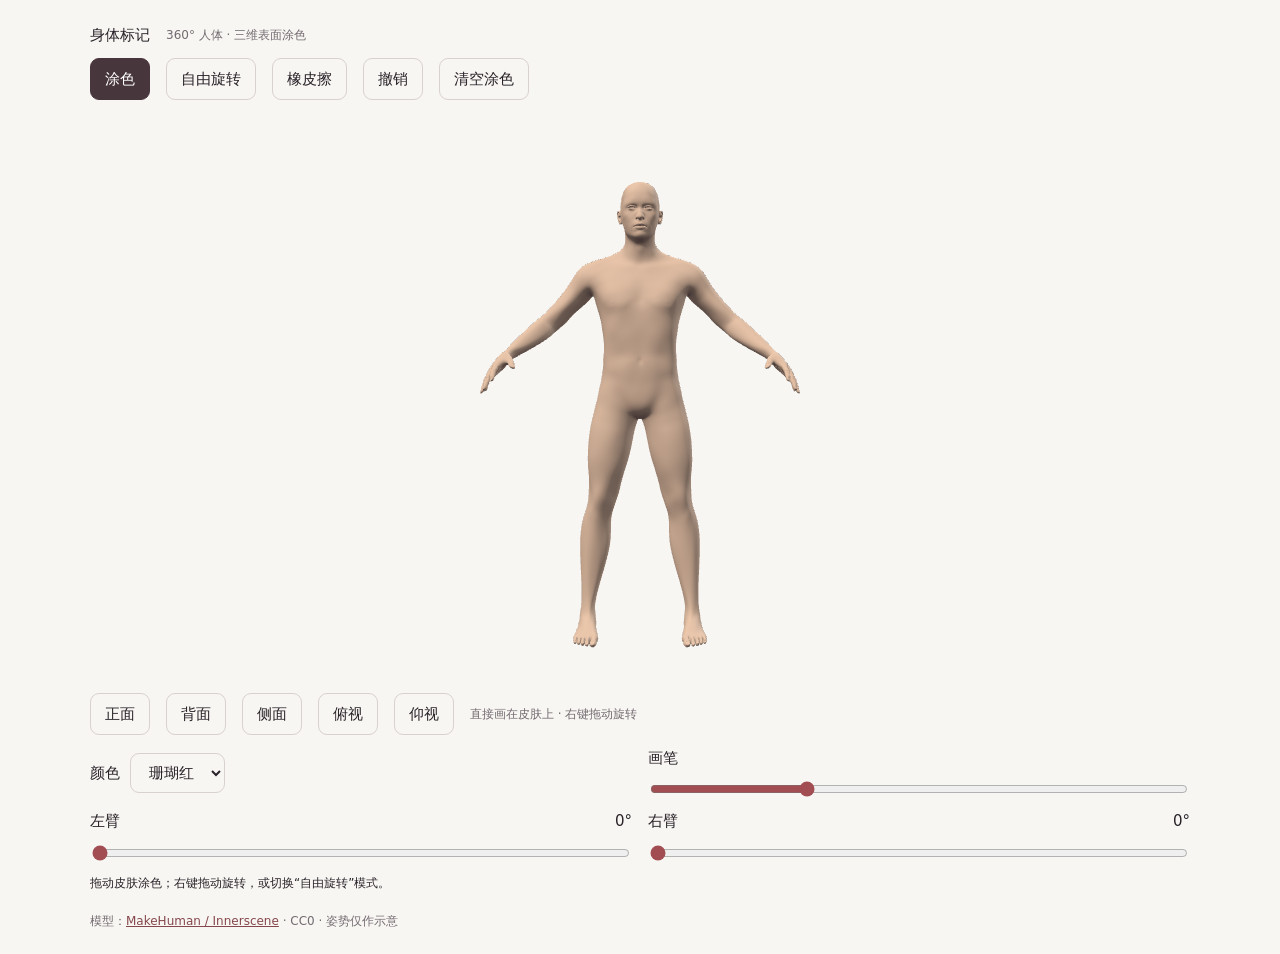
==== body-painter/index.html @ 591e0b63 "Add interactive 3D body painter with optimized brush and free rotation Add the standalone body-paint" ====
<!doctype html><html lang="zh-CN"><head><meta charset="utf-8"><meta name="viewport" content="width=device-width,initial-scale=1"><title>皮肤涂色人体</title><style>:root{--font-size-base:15px;--foreground:#292329;--background:#f8f6f3}*{box-sizing:border-box}body{margin:0;background:var(--background);color:var(--foreground);font:15px/1.5 system-ui,sans-serif;padding:24px}main{max-width:1100px;margin:auto}.viz-row,.viz-controls{display:flex;align-items:center;gap:16px;flex-wrap:wrap}.viz-controls>.form-label{flex:1;min-width:180px}.form-label{display:flex;flex-wrap:wrap;align-items:center;gap:10px}.form-range{width:100%;accent-color:#a14d51}.text-small{font-size:12px}.text-muted{color:#736b71}.btn,.form-select{font:inherit;border:1px solid #d9d0d1;border-radius:9px;padding:9px 14px;background:transparent;color:inherit}.btn{cursor:pointer}.btn-primary{background:#48363d;color:#fff;border-color:#48363d}.form-check{display:flex;gap:8px}.form-check-input{accent-color:#a14d51}a{color:#85474c}p{margin:0}details p{margin:12px 0}output{margin-left:auto}button:focus-visible,input:focus-visible,select:focus-visible{outline:3px solid #c68b70;outline-offset:3px}@media(max-width:500px){body{padding:14px}}button[aria-pressed="true"]{background:#48363d;color:#fff;border-color:#48363d}</style></head><body><main><div id="skin-paint">
 <div class="viz-row"><span>身体标记</span><span class="text-small text-muted">360° 人体 · 三维表面涂色</span></div>
 <div class="viz-row" role="group" aria-label="操作模式">
  <button class="btn" data-mode="paint" aria-pressed="true">涂色</button><button class="btn" data-mode="rotate" aria-pressed="false">自由旋转</button><button class="btn" data-mode="erase" aria-pressed="false">橡皮擦</button><button class="btn" id="sp-undo">撤销</button><button class="btn" id="sp-clear">清空涂色</button>
 </div>
 <div id="sp-stage" role="img" aria-label="带皮肤的可旋转三维人体。在涂色模式下拖动身体进行标记；使用下方滑杆抬臂。"></div>
 <div class="viz-row"><button class="btn" id="sp-front">正面</button><button class="btn" id="sp-back">背面</button><button class="btn" id="sp-leftview">侧面</button><button class="btn" id="sp-top">俯视</button><button class="btn" id="sp-bottom">仰视</button><span class="text-small text-muted" id="sp-hint">在皮肤上拖动涂色 · 滚轮缩放</span></div>
 <div class="viz-controls">
  <label class="form-label">颜色 <select class="form-select" id="sp-color"><option value="0">珊瑚红</option><option value="1">蓝色</option><option value="2">紫色</option></select></label>
  <label class="form-label">画笔 <input class="form-range" id="sp-size" aria-label="画笔大小" type="range" min="1" max="8" value="3"></label>
 </div>
 <div class="viz-controls">
  <label class="form-label">左臂 <output id="sp-lv">0°</output><input class="form-range" id="sp-left" aria-label="左臂抬起角度" type="range" min="0" max="120" value="0"></label>
  <label class="form-label">右臂 <output id="sp-rv">0°</output><input class="form-range" id="sp-right" aria-label="右臂抬起角度" type="range" min="0" max="120" value="0"></label>
 </div>
 <p id="sp-status" class="text-small" aria-live="polite">正在加载皮肤模型…</p>
</div>
<style>
#skin-paint{display:grid;gap:calc(var(--font-size-base)*.75)}
#skin-paint #sp-stage{height:570px;touch-action:none;cursor:crosshair}
#skin-paint canvas{display:block;width:100%;height:100%}
@media(max-width:440px){#skin-paint #sp-stage{height:420px}}
</style>
<script type="importmap">{"imports":{"three":"./three.module.js"}}</script><script type="module" src="./app.js?v=zoom-5x"></script><p style="font-size:12px;margin-top:20px;color:#736b71">模型：<a href="https://www.innerscene.com/tools/library/3d-parts/human-base-mesh-with-editable-53-bone-rig-8e7c8ab1" target="_blank" rel="noreferrer">MakeHuman / Innerscene</a> · CC0 · 姿势仅作示意</p></main></body></html>
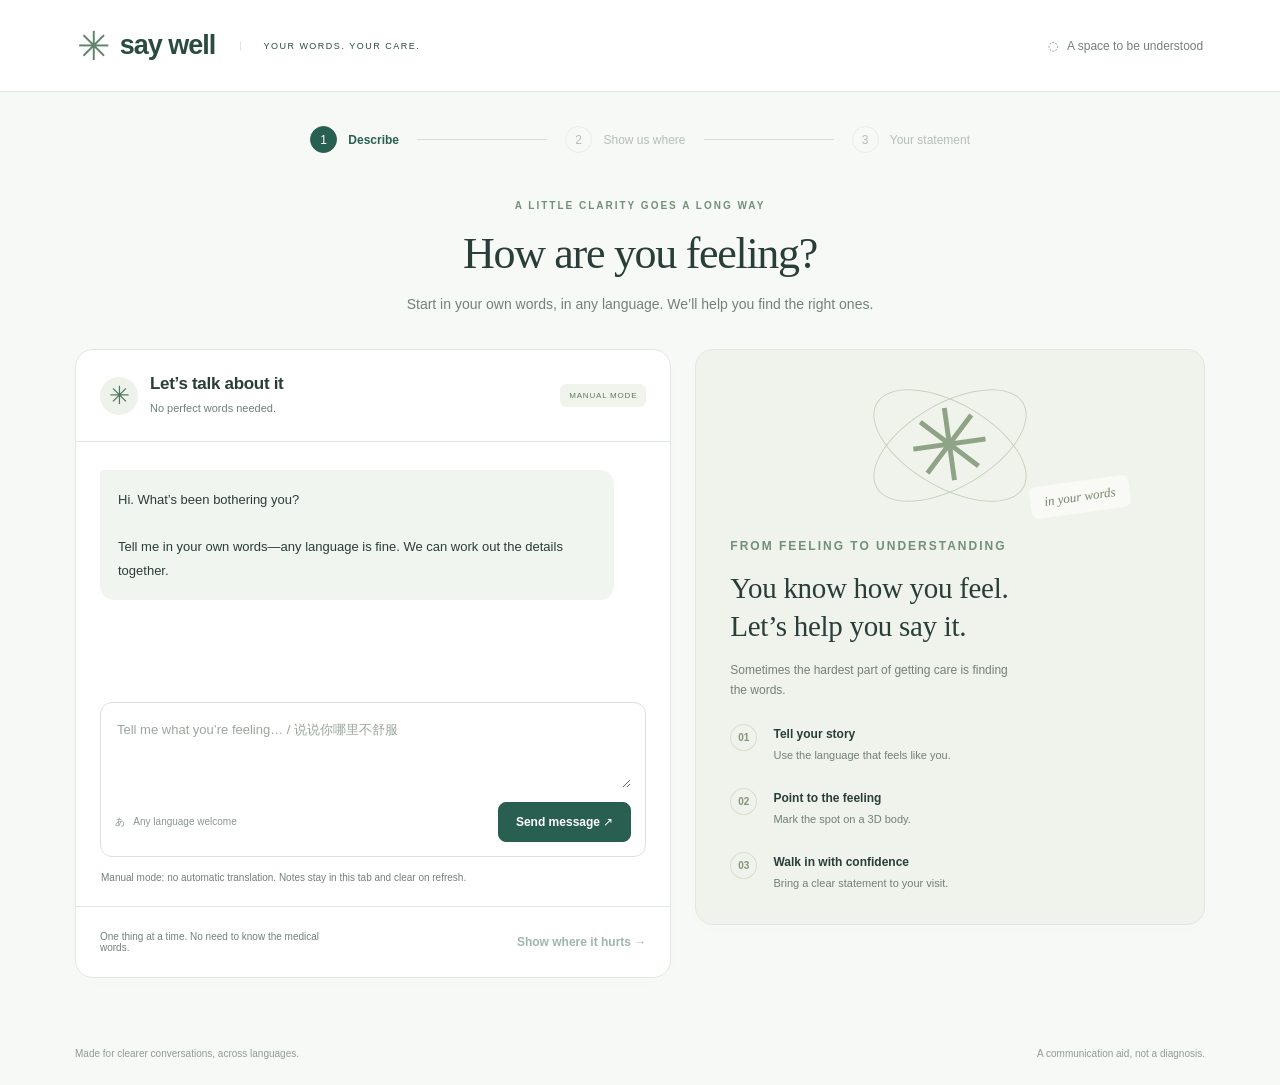
==== commit 66bbe9ec: "Build multilingual symptom guidance with reviewed 3D body annotations" ====
--- a/body-painter/index.html
+++ b/body-painter/index.html
@@ -1,24 +1,10 @@
-<!doctype html><html lang="zh-CN"><head><meta charset="utf-8"><meta name="viewport" content="width=device-width,initial-scale=1"><title>皮肤涂色人体</title><style>:root{--font-size-base:15px;--foreground:#292329;--background:#f8f6f3}*{box-sizing:border-box}body{margin:0;background:var(--background);color:var(--foreground);font:15px/1.5 system-ui,sans-serif;padding:24px}main{max-width:1100px;margin:auto}.viz-row,.viz-controls{display:flex;align-items:center;gap:16px;flex-wrap:wrap}.viz-controls>.form-label{flex:1;min-width:180px}.form-label{display:flex;flex-wrap:wrap;align-items:center;gap:10px}.form-range{width:100%;accent-color:#a14d51}.text-small{font-size:12px}.text-muted{color:#736b71}.btn,.form-select{font:inherit;border:1px solid #d9d0d1;border-radius:9px;padding:9px 14px;background:transparent;color:inherit}.btn{cursor:pointer}.btn-primary{background:#48363d;color:#fff;border-color:#48363d}.form-check{display:flex;gap:8px}.form-check-input{accent-color:#a14d51}a{color:#85474c}p{margin:0}details p{margin:12px 0}output{margin-left:auto}button:focus-visible,input:focus-visible,select:focus-visible{outline:3px solid #c68b70;outline-offset:3px}@media(max-width:500px){body{padding:14px}}button[aria-pressed="true"]{background:#48363d;color:#fff;border-color:#48363d}</style></head><body><main><div id="skin-paint">
- <div class="viz-row"><span>身体标记</span><span class="text-small text-muted">360° 人体 · 三维表面涂色</span></div>
- <div class="viz-row" role="group" aria-label="操作模式">
-  <button class="btn" data-mode="paint" aria-pressed="true">涂色</button><button class="btn" data-mode="rotate" aria-pressed="false">自由旋转</button><button class="btn" data-mode="erase" aria-pressed="false">橡皮擦</button><button class="btn" id="sp-undo">撤销</button><button class="btn" id="sp-clear">清空涂色</button>
- </div>
- <div id="sp-stage" role="img" aria-label="带皮肤的可旋转三维人体。在涂色模式下拖动身体进行标记；使用下方滑杆抬臂。"></div>
- <div class="viz-row"><button class="btn" id="sp-front">正面</button><button class="btn" id="sp-back">背面</button><button class="btn" id="sp-leftview">侧面</button><button class="btn" id="sp-top">俯视</button><button class="btn" id="sp-bottom">仰视</button><span class="text-small text-muted" id="sp-hint">在皮肤上拖动涂色 · 滚轮缩放</span></div>
- <div class="viz-controls">
-  <label class="form-label">颜色 <select class="form-select" id="sp-color"><option value="0">珊瑚红</option><option value="1">蓝色</option><option value="2">紫色</option></select></label>
-  <label class="form-label">画笔 <input class="form-range" id="sp-size" aria-label="画笔大小" type="range" min="1" max="8" value="3"></label>
- </div>
- <div class="viz-controls">
-  <label class="form-label">左臂 <output id="sp-lv">0°</output><input class="form-range" id="sp-left" aria-label="左臂抬起角度" type="range" min="0" max="120" value="0"></label>
-  <label class="form-label">右臂 <output id="sp-rv">0°</output><input class="form-range" id="sp-right" aria-label="右臂抬起角度" type="range" min="0" max="120" value="0"></label>
- </div>
- <p id="sp-status" class="text-small" aria-live="polite">正在加载皮肤模型…</p>
-</div>
-<style>
-#skin-paint{display:grid;gap:calc(var(--font-size-base)*.75)}
-#skin-paint #sp-stage{height:570px;touch-action:none;cursor:crosshair}
-#skin-paint canvas{display:block;width:100%;height:100%}
-@media(max-width:440px){#skin-paint #sp-stage{height:420px}}
-</style>
-<script type="importmap">{"imports":{"three":"./three.module.js"}}</script><script type="module" src="./app.js?v=zoom-5x"></script><p style="font-size:12px;margin-top:20px;color:#736b71">模型：<a href="https://www.innerscene.com/tools/library/3d-parts/human-base-mesh-with-editable-53-bone-rig-8e7c8ab1" target="_blank" rel="noreferrer">MakeHuman / Innerscene</a> · CC0 · 姿势仅作示意</p></main></body></html>+<!doctype html>
+<html lang="en"><head><meta charset="utf-8"><meta name="viewport" content="width=device-width,initial-scale=1"><title>Say Well · Find the words to feel understood</title><link rel="stylesheet" href="flow.css"></head>
+<body><header><a class="brand" href="./"><span class="brand-mark">✳</span> say well<span class="brand-note">YOUR WORDS. YOUR CARE.</span></a><span class="private">◌ &nbsp; A space to be understood</span></header>
+<main><nav aria-label="Your progress"><button data-step="1" aria-current="step"><b>1</b> Describe</button><span></span><button data-step="2" disabled><b>2</b> Show us where</button><span></span><button data-step="3" disabled><b>3</b> Your statement</button></nav>
+<div class="intro"><p class="eyebrow">A LITTLE CLARITY GOES A LONG WAY</p><h1 id="page-title">How are you feeling?</h1><p id="page-subtitle">Start in your own words, in any language. We’ll help you find the right ones.</p></div>
+<div class="workspace"><section class="card" id="conversation"><div class="card-heading"><span class="icon">✳</span><div><h2>Let’s talk about it</h2><p>No perfect words needed.</p></div><span class="badge" id="connection">Connecting…</span></div><div id="messages" role="log" aria-live="polite"><div class="message assistant">Hi. What’s been bothering you?<br><br>Tell me in your own words—any language is fine. We can work out the details together.</div></div><p id="thinking" role="status" hidden>Reading your words and translating…</p><form id="chat-form"><label class="sr-only" for="description">Describe your symptoms in any language</label><textarea id="description" maxlength="4000" rows="3" placeholder="Tell me what you’re feeling… / 说说你哪里不舒服" required></textarea><div class="composer-bottom"><span>あ &nbsp; Any language welcome</span><button class="primary" id="send" type="submit" disabled>Send message ↗</button></div></form><p class="privacy-note" id="privacy">Your notes stay in this page until you choose AI interpretation.</p><label id="consent-row" class="consent" hidden><input type="checkbox" id="consent"> Send my symptom text to OpenAI for interpretation. Body drawings stay in this browser.</label><button id="retry" class="secondary" style="margin:0 24px 12px" hidden>Retry my last message</button><button id="use-manual" class="text-button" style="margin:0 24px 12px" hidden>Continue without AI interpretation</button><div class="card-footer"><span id="chat-progress">One thing at a time. No need to know the medical words.</span><button id="to-body" class="text-button" disabled>Show where it hurts →</button></div></section>
+<aside class="welcome card" id="welcome"><div class="illustration" aria-hidden="true"><span>✳</span><i class="orbit one"></i><i class="orbit two"></i><small>in your words</small></div><p class="eyebrow">FROM FEELING TO UNDERSTANDING</p><h2>You know how you feel.<br>Let’s help you say it.</h2><p>Sometimes the hardest part of getting care is finding the words.</p><ul><li><b>01</b><div><strong>Tell your story</strong><p>Use the language that feels like you.</p></div></li><li><b>02</b><div><strong>Point to the feeling</strong><p>Mark the spot on a 3D body.</p></div></li><li><b>03</b><div><strong>Walk in with confidence</strong><p>Bring a clear statement to your visit.</p></div></li></ul></aside>
+<section class="card details" id="details" hidden><p class="eyebrow">LET’S MAKE IT MORE PRECISE</p><h2>Does this sound like what you meant?</h2><p id="review-note"></p><label for="review-english">Your description in English</label><textarea id="review-english" rows="6" maxlength="12000" placeholder="Your English description will appear here."></textarea><div id="fields"></div><fieldset><legend>Where do you feel it?</legend><p class="field-help">Left and right mean your own left and right.</p><div class="location-row"><select id="region" aria-label="Body region"></select><select id="side" aria-label="Side"><option value="unspecified">Side not specified</option><option value="left">My left</option><option value="right">My right</option><option value="both">Both sides</option></select><select id="surface" aria-label="Body surface"><option value="unspecified">Surface unspecified</option><option value="front">Front</option><option value="back">Back</option></select><button id="add-region" class="secondary">Add</button></div><div id="regions"></div></fieldset><button id="apply-marks" class="secondary">Replace drawing with selected areas</button><p class="field-help">Suggested marks are approximate. Paint or erase to correct them. Drawing and location labels are separate from your English account—check all three.</p><label class="consent"><input type="checkbox" id="confirmed"> I’ve checked the English description and body locations.</label><div class="actions"><button class="text-button" data-back="1">← Back</button><button id="to-summary" class="primary" disabled>Create my statement →</button></div></section>
+<section class="card summary" id="summary" hidden><span class="badge">READY FOR YOUR CONVERSATION</span><h2>Here’s how you can say it.</h2><p>Review and edit this English statement before sharing it with your clinician.</p><label for="statement">Your symptom statement</label><textarea id="statement" rows="9"></textarea><p class="field-help">Body map labels: <span id="summary-locations"></span></p><details><summary>Your original words & translations</summary><div id="original" dir="auto"></div></details><div class="actions"><button id="copy" class="primary">Copy statement</button><button id="download" class="secondary">Download notes</button></div><p class="field-help">The download includes your statement and the current body view.</p><button class="text-button" data-back="2">← Edit details & body map</button></section>
+<aside class="card model-card" id="model-card" hidden><div class="card-heading"><div><h2>Your body map</h2><p id="map-caption">Paint what you feel. You’re in control.</p></div><span class="badge">360° VIEW</span></div><p id="map-status" class="map-status" role="status">Your suggested areas will appear here.</p><iframe id="painter" title="Interactive body symptom map" src="painter.html"></iframe><p class="field-help">No specific location? Leave the body unmarked.</p></aside></div><p id="notice" role="status" aria-live="polite"></p><footer><span>Made for clearer conversations, across languages.</span><span>A communication aid, not a diagnosis.</span></footer></main><script type="module" src="flow.js"></script></body></html>
--- a/body-painter/flow.css
+++ b/body-painter/flow.css
@@ -0,0 +1,5 @@
+:root{font-family:Inter,ui-sans-serif,-apple-system,BlinkMacSystemFont,"Segoe UI",sans-serif;color:#293d39;background:#f7f9f6;font-synthesis:none;--green:#285f50;--muted:#71807a;--border:#e1e7e1}*{box-sizing:border-box}body{margin:0}button,textarea,select,input{font:inherit}button,a,input,textarea,select{-webkit-tap-highlight-color:transparent}button{cursor:pointer}button:disabled{opacity:.45;cursor:not-allowed}button:focus-visible,a:focus-visible,input:focus-visible,textarea:focus-visible,select:focus-visible{outline:3px solid #b68c45;outline-offset:3px}[hidden]{display:none!important}header{height:92px;border-bottom:1px solid var(--border);display:flex;align-items:center;justify-content:space-between;padding:0 6vw;background:#fff}.brand{color:#294b40;text-decoration:none;font-size:27px;font-weight:650;display:flex;align-items:center;gap:10px;letter-spacing:-1px}.brand-mark{font-size:40px;color:#60846c}.brand-note{font-size:9px;font-weight:500;letter-spacing:1.5px;border-left:1px solid var(--border);margin-left:15px;padding-left:22px}.private{font-size:12px;color:var(--muted)}main{max-width:1200px;margin:auto;padding:34px 35px 0}nav{display:flex;align-items:center;max-width:660px;margin:0 auto 44px;gap:18px}nav>span{height:1px;background:#d7ded6;flex:1}nav button{border:0;background:none;color:#687970;font-size:12px;white-space:nowrap;padding:0}nav b{display:inline-grid;place-items:center;border:1px solid #d3ded4;border-radius:50%;width:27px;height:27px;margin-right:8px;font-weight:500}nav [aria-current=step]{color:var(--green);font-weight:650}nav [aria-current=step] b{background:var(--green);color:#fff;border-color:var(--green)}.intro{text-align:center;margin-bottom:32px}.eyebrow{font-size:10px;letter-spacing:2px;font-weight:650;color:#729078}h1{font-family:Georgia,serif;font-size:44px;letter-spacing:-1.3px;font-weight:400;margin:14px 0}p{font-size:13px;line-height:1.7;color:var(--muted)}.intro>p:last-child{font-size:14px}.workspace{display:grid;grid-template-columns:1.17fr 1fr;gap:24px;align-items:start}.card{background:white;border:1px solid var(--border);border-radius:18px;overflow:hidden;box-shadow:0 4px 18px #233a2b03}.card-heading{display:flex;align-items:center;gap:12px;padding:24px;border-bottom:1px solid var(--border)}h2{font-size:17px;letter-spacing:-.3px;margin:0} .card-heading p{margin:5px 0 0;font-size:11px}.icon{display:grid;place-items:center;width:38px;height:38px;border-radius:50%;background:#edf3eb;color:#52765d;font-size:25px}.badge{font-size:8px;letter-spacing:.8px;background:#f0f4ed;color:#62785c;padding:7px 9px;border-radius:6px;margin-left:auto;white-space:nowrap}#messages{min-height:260px;max-height:410px;overflow:auto;padding:28px 24px}.message{border-radius:4px 14px 14px 14px;background:#f1f5ef;padding:18px;font-size:13px;line-height:1.8;max-width:94%;margin-bottom:14px;white-space:pre-wrap}.message.user{background:#e7eee9;margin-left:auto;border-radius:14px 4px 14px 14px}#chat-form{margin:0 24px;border:1px solid #d9e2d8;border-radius:12px;padding:14px;background:#fff}textarea{width:100%;resize:vertical;border:0;line-height:1.7;font-size:13px;color:#29423b;background:transparent}textarea::placeholder{color:#9aa69d}.composer-bottom{display:flex;justify-content:space-between;align-items:center;margin-top:10px}.composer-bottom span{font-size:10px;color:#8b958f}.primary,.secondary{border-radius:8px;padding:12px 17px;font-size:12px;font-weight:550;border:1px solid var(--green);background:var(--green);color:#fff}.secondary{background:#fff;color:var(--green);border-color:#d2ded5}.privacy-note{font-size:10px;margin:12px 25px 20px}.card-footer{border-top:1px solid var(--border);padding:19px 24px;display:flex;align-items:center;justify-content:space-between;gap:10px}.card-footer span{font-size:10px;color:var(--muted)}.text-button{background:none;border:0;color:var(--green);padding:9px 0;font-size:12px;font-weight:600}.welcome{padding:28px 34px;background:#f0f3eb}.welcome h2{font:29px/1.3 Georgia,serif;margin:14px 0}.welcome>p{font-size:12px;max-width:290px}.illustration{height:135px;position:relative;display:grid;place-items:center;margin-bottom:23px}.illustration>span{font-size:100px;color:#8fa486;line-height:1;transform:rotate(-8deg)}.orbit{position:absolute;width:170px;height:85px;border:1px solid #c6d2bd;border-radius:50%;transform:rotate(-30deg)}.orbit.two{transform:rotate(30deg)}.illustration small{position:absolute;bottom:0;right:40px;font:italic 13px Georgia,serif;background:#f9faf5;padding:8px 14px;border-radius:7px;transform:rotate(-8deg);color:#74876c}ul{list-style:none;padding:0;margin:24px 0 0}li{display:flex;gap:16px;align-items:flex-start;margin-top:19px}li>b{font-size:10px;border:1px solid #d5dfcd;border-radius:50%;padding:7px;color:#829575}li strong{font-size:12px;font-weight:550}li p{font-size:11px;margin:4px 0}.details,.summary{padding:26px}.details>p{margin-bottom:20px}#fields{display:grid;grid-template-columns:1fr 1fr;gap:16px}label{font-size:12px;display:block;color:#4b6157}#fields input,select{width:100%;border:1px solid #d9e2d8;border-radius:7px;background:#fff;padding:10px;color:#344c42;font-size:12px;margin-top:7px}fieldset{border:0;padding:0;margin:24px 0 12px}legend{font-size:13px;font-weight:600}.field-help{font-size:10px;line-height:1.6}.location-row{display:flex;gap:7px;align-items:end}.location-row select{min-width:0}.location-row .secondary{padding:10px}#regions{display:flex;gap:6px;flex-wrap:wrap;margin-top:12px}#regions button{border:1px solid #d9e2d8;background:#f1f5ee;border-radius:20px;padding:8px 10px;font-size:11px;color:#456451}.consent{display:flex;gap:9px;align-items:flex-start;font-size:11px;line-height:1.6;margin:20px 0}.consent input{accent-color:var(--green)}#consent-row{margin:12px 24px}.actions{display:flex;justify-content:space-between;gap:10px;margin:22px 0 12px}iframe{width:100%;height:690px;border:0;display:block}.model-card>.field-help{margin:0 24px 18px}.summary h2{font:29px/1.3 Georgia,serif;margin:23px 0 12px}.summary textarea{border:1px solid var(--border);padding:16px;border-radius:10px;margin:10px 0 20px;background:#f7f9f5;font-size:15px}.summary details{font-size:12px;color:var(--muted)}#original{white-space:pre-wrap;margin:12px 0}footer{display:flex;justify-content:space-between;padding:26px 0;font-size:10px;color:#909b93}#notice{color:#805330;font-size:12px;text-align:center;min-height:20px}.sr-only{position:absolute;width:1px;height:1px;overflow:hidden;clip:rect(0,0,0,0)}@media(max-width:800px){header{height:75px;padding:0 22px}.brand-note,.private{display:none}main{padding:25px 18px 0}.workspace{grid-template-columns:1fr}.welcome{display:none}h1{font-size:35px}nav{gap:8px;margin-bottom:30px}nav button{font-size:10px}nav b{margin-right:4px;width:23px;height:23px}.model-card{grid-row:1}.card-footer{flex-wrap:wrap}footer{gap:20px}.intro{margin-bottom:25px}iframe{height:660px}}@media print{header,nav,.intro,footer,.actions,.text-button,#notice{display:none}.workspace{display:grid;grid-template-columns:1fr 1fr}.card{box-shadow:none}}
+
+.message-translation{margin-top:12px;padding-top:10px;border-top:1px solid #ccd9cf;font-size:11px;color:#577061;white-space:normal}
+.message-translation summary{cursor:pointer;font-weight:600;letter-spacing:.2px}.message-translation p{font-size:12px;white-space:pre-wrap;margin:8px 0 0;color:#344c42}
+#thinking{margin:0 24px 15px;font-size:12px;color:#557762}#review-english{border:1px solid #d9e2d8;border-radius:9px;padding:14px;margin:10px 0 22px;background:#f7f9f5;font-size:14px}.map-status{margin:14px 22px 0;font-size:11px;color:#526c5d}.location-row{flex-wrap:wrap}.location-row select{flex:1;min-width:110px}.card-footer span{max-width:240px}.card-footer .text-button{white-space:nowrap}
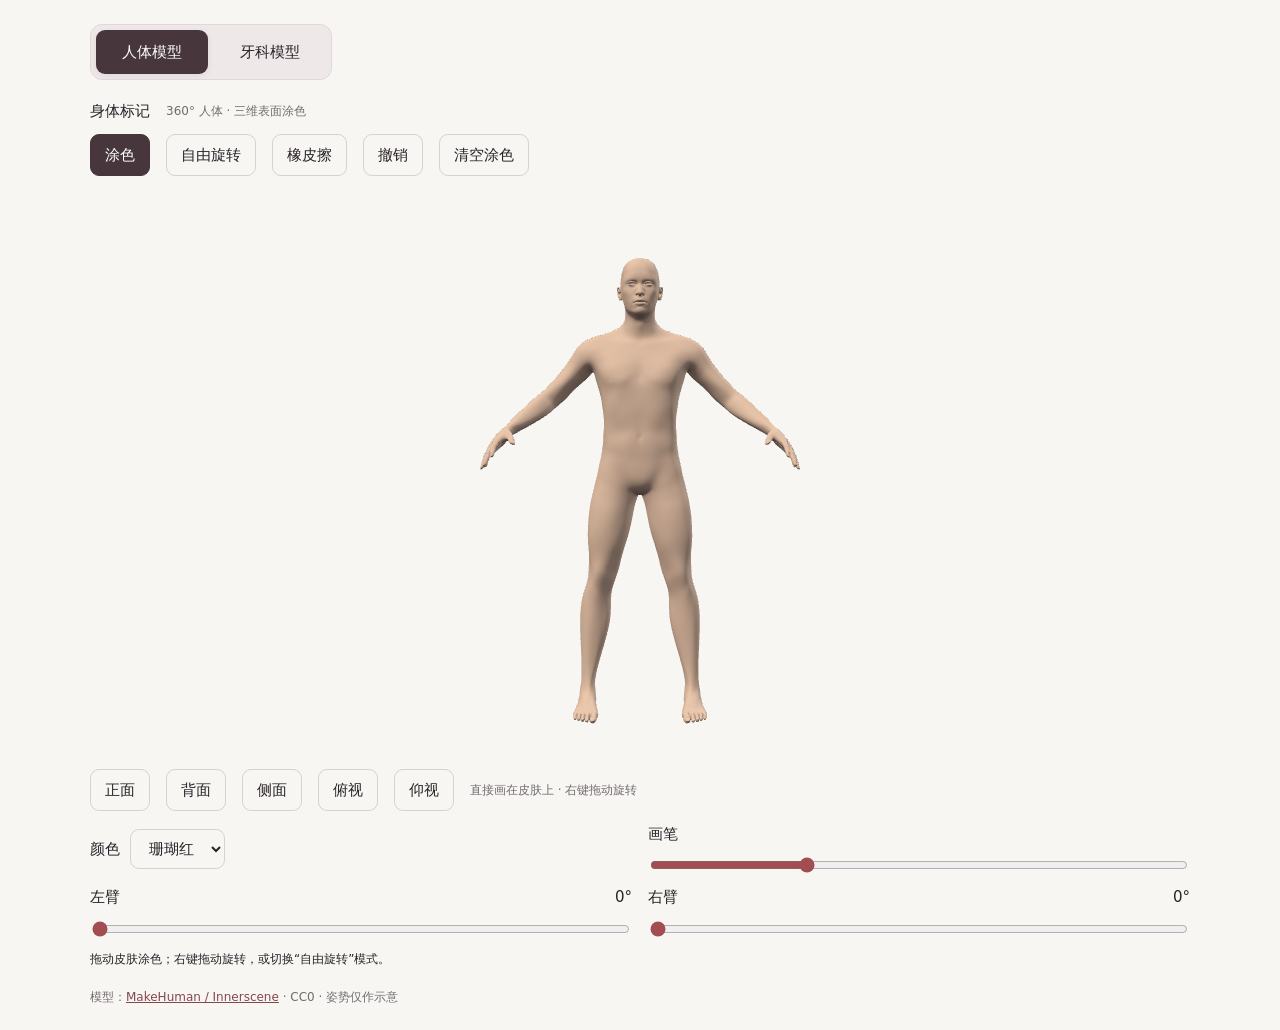
==== commit 49c9f213: "Add standalone dental viewer and model switcher" ====
--- a/body-painter/index.html
+++ b/body-painter/index.html
@@ -1,10 +1,42 @@
-<!doctype html>
-<html lang="en"><head><meta charset="utf-8"><meta name="viewport" content="width=device-width,initial-scale=1"><title>Say Well · Find the words to feel understood</title><link rel="stylesheet" href="flow.css"></head>
-<body><header><a class="brand" href="./"><span class="brand-mark">✳</span> say well<span class="brand-note">YOUR WORDS. YOUR CARE.</span></a><span class="private">◌ &nbsp; A space to be understood</span></header>
-<main><nav aria-label="Your progress"><button data-step="1" aria-current="step"><b>1</b> Describe</button><span></span><button data-step="2" disabled><b>2</b> Show us where</button><span></span><button data-step="3" disabled><b>3</b> Your statement</button></nav>
-<div class="intro"><p class="eyebrow">A LITTLE CLARITY GOES A LONG WAY</p><h1 id="page-title">How are you feeling?</h1><p id="page-subtitle">Start in your own words, in any language. We’ll help you find the right ones.</p></div>
-<div class="workspace"><section class="card" id="conversation"><div class="card-heading"><span class="icon">✳</span><div><h2>Let’s talk about it</h2><p>No perfect words needed.</p></div><span class="badge" id="connection">Connecting…</span></div><div id="messages" role="log" aria-live="polite"><div class="message assistant">Hi. What’s been bothering you?<br><br>Tell me in your own words—any language is fine. We can work out the details together.</div></div><p id="thinking" role="status" hidden>Reading your words and translating…</p><form id="chat-form"><label class="sr-only" for="description">Describe your symptoms in any language</label><textarea id="description" maxlength="4000" rows="3" placeholder="Tell me what you’re feeling… / 说说你哪里不舒服" required></textarea><div class="composer-bottom"><span>あ &nbsp; Any language welcome</span><button class="primary" id="send" type="submit" disabled>Send message ↗</button></div></form><p class="privacy-note" id="privacy">Your notes stay in this page until you choose AI interpretation.</p><label id="consent-row" class="consent" hidden><input type="checkbox" id="consent"> Send my symptom text to OpenAI for interpretation. Body drawings stay in this browser.</label><button id="retry" class="secondary" style="margin:0 24px 12px" hidden>Retry my last message</button><button id="use-manual" class="text-button" style="margin:0 24px 12px" hidden>Continue without AI interpretation</button><div class="card-footer"><span id="chat-progress">One thing at a time. No need to know the medical words.</span><button id="to-body" class="text-button" disabled>Show where it hurts →</button></div></section>
-<aside class="welcome card" id="welcome"><div class="illustration" aria-hidden="true"><span>✳</span><i class="orbit one"></i><i class="orbit two"></i><small>in your words</small></div><p class="eyebrow">FROM FEELING TO UNDERSTANDING</p><h2>You know how you feel.<br>Let’s help you say it.</h2><p>Sometimes the hardest part of getting care is finding the words.</p><ul><li><b>01</b><div><strong>Tell your story</strong><p>Use the language that feels like you.</p></div></li><li><b>02</b><div><strong>Point to the feeling</strong><p>Mark the spot on a 3D body.</p></div></li><li><b>03</b><div><strong>Walk in with confidence</strong><p>Bring a clear statement to your visit.</p></div></li></ul></aside>
-<section class="card details" id="details" hidden><p class="eyebrow">LET’S MAKE IT MORE PRECISE</p><h2>Does this sound like what you meant?</h2><p id="review-note"></p><label for="review-english">Your description in English</label><textarea id="review-english" rows="6" maxlength="12000" placeholder="Your English description will appear here."></textarea><div id="fields"></div><fieldset><legend>Where do you feel it?</legend><p class="field-help">Left and right mean your own left and right.</p><div class="location-row"><select id="region" aria-label="Body region"></select><select id="side" aria-label="Side"><option value="unspecified">Side not specified</option><option value="left">My left</option><option value="right">My right</option><option value="both">Both sides</option></select><select id="surface" aria-label="Body surface"><option value="unspecified">Surface unspecified</option><option value="front">Front</option><option value="back">Back</option></select><button id="add-region" class="secondary">Add</button></div><div id="regions"></div></fieldset><button id="apply-marks" class="secondary">Replace drawing with selected areas</button><p class="field-help">Suggested marks are approximate. Paint or erase to correct them. Drawing and location labels are separate from your English account—check all three.</p><label class="consent"><input type="checkbox" id="confirmed"> I’ve checked the English description and body locations.</label><div class="actions"><button class="text-button" data-back="1">← Back</button><button id="to-summary" class="primary" disabled>Create my statement →</button></div></section>
-<section class="card summary" id="summary" hidden><span class="badge">READY FOR YOUR CONVERSATION</span><h2>Here’s how you can say it.</h2><p>Review and edit this English statement before sharing it with your clinician.</p><label for="statement">Your symptom statement</label><textarea id="statement" rows="9"></textarea><p class="field-help">Body map labels: <span id="summary-locations"></span></p><details><summary>Your original words & translations</summary><div id="original" dir="auto"></div></details><div class="actions"><button id="copy" class="primary">Copy statement</button><button id="download" class="secondary">Download notes</button></div><p class="field-help">The download includes your statement and the current body view.</p><button class="text-button" data-back="2">← Edit details & body map</button></section>
-<aside class="card model-card" id="model-card" hidden><div class="card-heading"><div><h2>Your body map</h2><p id="map-caption">Paint what you feel. You’re in control.</p></div><span class="badge">360° VIEW</span></div><p id="map-status" class="map-status" role="status">Your suggested areas will appear here.</p><iframe id="painter" title="Interactive body symptom map" src="painter.html"></iframe><p class="field-help">No specific location? Leave the body unmarked.</p></aside></div><p id="notice" role="status" aria-live="polite"></p><footer><span>Made for clearer conversations, across languages.</span><span>A communication aid, not a diagnosis.</span></footer></main><script type="module" src="flow.js"></script></body></html>
+<!doctype html><html lang="zh-CN"><head><meta charset="utf-8"><meta name="viewport" content="width=device-width,initial-scale=1"><title>3D 位置标记 · 人体 / 牙科</title><style>:root{--font-size-base:15px;--foreground:#292329;--background:#f8f6f3}*{box-sizing:border-box}body{margin:0;background:var(--background);color:var(--foreground);font:15px/1.5 system-ui,sans-serif;padding:24px}main{max-width:1100px;margin:auto}.viz-row,.viz-controls{display:flex;align-items:center;gap:16px;flex-wrap:wrap}.viz-controls>.form-label{flex:1;min-width:180px}.form-label{display:flex;flex-wrap:wrap;align-items:center;gap:10px}.form-range{width:100%;accent-color:#a14d51}.text-small{font-size:12px}.text-muted{color:#736b71}.btn,.form-select{font:inherit;border:1px solid #d9d0d1;border-radius:9px;padding:9px 14px;background:transparent;color:inherit}.btn{cursor:pointer}.btn-primary{background:#48363d;color:#fff;border-color:#48363d}.form-check{display:flex;gap:8px}.form-check-input{accent-color:#a14d51}a{color:#85474c}p{margin:0}details p{margin:12px 0}output{margin-left:auto}button:focus-visible,input:focus-visible,select:focus-visible{outline:3px solid #c68b70;outline-offset:3px}@media(max-width:500px){body{padding:14px}}button[aria-pressed="true"]{background:#48363d;color:#fff;border-color:#48363d}
+[hidden]{display:none!important}
+.model-tabs{display:flex;gap:6px;margin-bottom:20px;padding:5px;width:fit-content;background:#eee8e8;border:1px solid #e1d8da;border-radius:12px}
+.model-tabs .btn{border:0;min-height:44px;min-width:112px}
+.model-tabs [aria-selected="true"]{background:#48363d;color:white;box-shadow:0 2px 6px #48363d14}
+#dental-model{display:block;width:100%;height:clamp(660px,calc(100svh - 130px),960px);border:1px solid #d7dfe2;border-radius:14px;background:#e8edf0}
+@media(max-width:500px){.model-tabs{margin-bottom:14px}#dental-model{height:760px}}
+</style></head><body><main>
+<nav class="model-tabs" role="tablist" aria-label="3D 模型类型">
+<button class="btn" id="body-tab" role="tab" aria-selected="true" aria-controls="body-panel" tabindex="0" data-model-tab="body">人体模型</button>
+<button class="btn" id="dental-tab" role="tab" aria-selected="false" aria-controls="dental-panel" tabindex="-1" data-model-tab="dental">牙科模型</button>
+</nav>
+<section id="body-panel" role="tabpanel" aria-labelledby="body-tab">
+<div id="skin-paint">
+ <div class="viz-row"><span>身体标记</span><span class="text-small text-muted">360° 人体 · 三维表面涂色</span></div>
+ <div class="viz-row" role="group" aria-label="操作模式">
+  <button class="btn" data-mode="paint" aria-pressed="true">涂色</button><button class="btn" data-mode="rotate" aria-pressed="false">自由旋转</button><button class="btn" data-mode="erase" aria-pressed="false">橡皮擦</button><button class="btn" id="sp-undo">撤销</button><button class="btn" id="sp-clear">清空涂色</button>
+ </div>
+ <div id="sp-stage" role="img" aria-label="带皮肤的可旋转三维人体。在涂色模式下拖动身体进行标记；使用下方滑杆抬臂。"></div>
+ <div class="viz-row"><button class="btn" id="sp-front">正面</button><button class="btn" id="sp-back">背面</button><button class="btn" id="sp-leftview">侧面</button><button class="btn" id="sp-top">俯视</button><button class="btn" id="sp-bottom">仰视</button><span class="text-small text-muted" id="sp-hint">在皮肤上拖动涂色 · 滚轮缩放</span></div>
+ <div class="viz-controls">
+  <label class="form-label">颜色 <select class="form-select" id="sp-color"><option value="0">珊瑚红</option><option value="1">蓝色</option><option value="2">紫色</option></select></label>
+  <label class="form-label">画笔 <input class="form-range" id="sp-size" aria-label="画笔大小" type="range" min="1" max="8" value="3"></label>
+ </div>
+ <div class="viz-controls">
+  <label class="form-label">左臂 <output id="sp-lv">0°</output><input class="form-range" id="sp-left" aria-label="左臂抬起角度" type="range" min="0" max="120" value="0"></label>
+  <label class="form-label">右臂 <output id="sp-rv">0°</output><input class="form-range" id="sp-right" aria-label="右臂抬起角度" type="range" min="0" max="120" value="0"></label>
+ </div>
+ <p id="sp-status" class="text-small" aria-live="polite">正在加载皮肤模型…</p>
+</div>
+<style>
+#skin-paint{display:grid;gap:calc(var(--font-size-base)*.75)}
+#skin-paint #sp-stage{height:570px;touch-action:none;cursor:crosshair}
+#skin-paint canvas{display:block;width:100%;height:100%}
+@media(max-width:440px){#skin-paint #sp-stage{height:420px}}
+</style>
+<script type="importmap">{"imports":{"three":"./three.module.js"}}</script><script type="module" src="./app.js?v=zoom-5x"></script><p style="font-size:12px;margin-top:20px;color:#736b71">模型：<a href="https://www.innerscene.com/tools/library/3d-parts/human-base-mesh-with-editable-53-bone-rig-8e7c8ab1" target="_blank" rel="noreferrer">MakeHuman / Innerscene</a> · CC0 · 姿势仅作示意</p></section>
+<section id="dental-panel" role="tabpanel" aria-labelledby="dental-tab" hidden>
+<iframe id="dental-model" data-src="../dental-model/index.html" title="牙科 3D 模型：选择牙齿或牙齿及对应牙龈"></iframe>
+</section>
+<script type="module" src="./model-switcher.js"></script>
+</main></body></html>
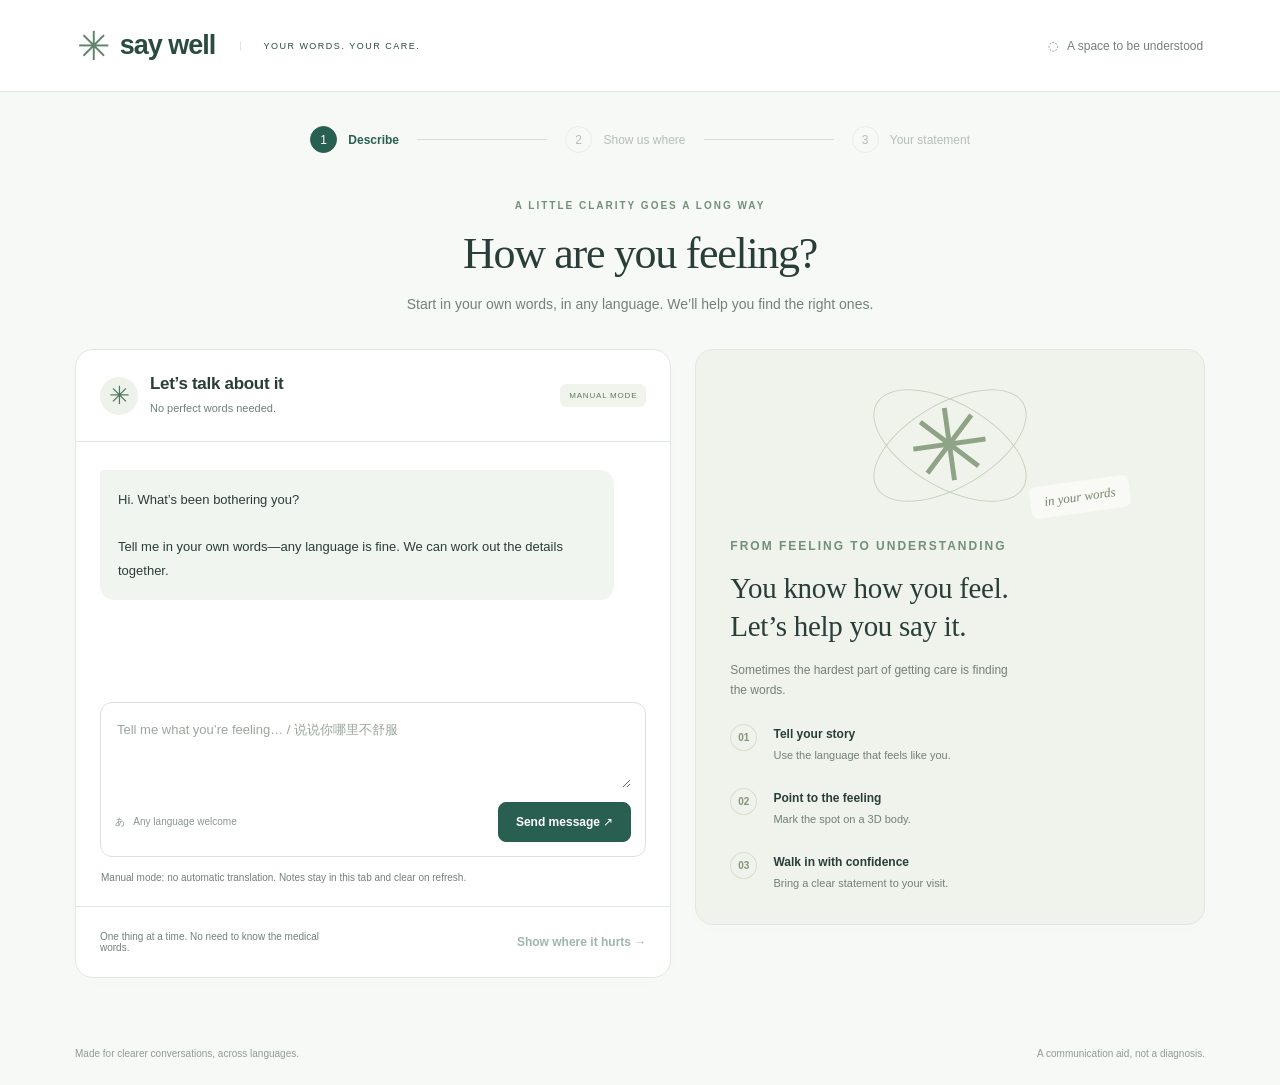
==== commit 068910c0: "Merge current symptom flow and integrate dental map switching" ====
--- a/body-painter/index.html
+++ b/body-painter/index.html
@@ -1,42 +1,10 @@
-<!doctype html><html lang="zh-CN"><head><meta charset="utf-8"><meta name="viewport" content="width=device-width,initial-scale=1"><title>3D 位置标记 · 人体 / 牙科</title><style>:root{--font-size-base:15px;--foreground:#292329;--background:#f8f6f3}*{box-sizing:border-box}body{margin:0;background:var(--background);color:var(--foreground);font:15px/1.5 system-ui,sans-serif;padding:24px}main{max-width:1100px;margin:auto}.viz-row,.viz-controls{display:flex;align-items:center;gap:16px;flex-wrap:wrap}.viz-controls>.form-label{flex:1;min-width:180px}.form-label{display:flex;flex-wrap:wrap;align-items:center;gap:10px}.form-range{width:100%;accent-color:#a14d51}.text-small{font-size:12px}.text-muted{color:#736b71}.btn,.form-select{font:inherit;border:1px solid #d9d0d1;border-radius:9px;padding:9px 14px;background:transparent;color:inherit}.btn{cursor:pointer}.btn-primary{background:#48363d;color:#fff;border-color:#48363d}.form-check{display:flex;gap:8px}.form-check-input{accent-color:#a14d51}a{color:#85474c}p{margin:0}details p{margin:12px 0}output{margin-left:auto}button:focus-visible,input:focus-visible,select:focus-visible{outline:3px solid #c68b70;outline-offset:3px}@media(max-width:500px){body{padding:14px}}button[aria-pressed="true"]{background:#48363d;color:#fff;border-color:#48363d}
-[hidden]{display:none!important}
-.model-tabs{display:flex;gap:6px;margin-bottom:20px;padding:5px;width:fit-content;background:#eee8e8;border:1px solid #e1d8da;border-radius:12px}
-.model-tabs .btn{border:0;min-height:44px;min-width:112px}
-.model-tabs [aria-selected="true"]{background:#48363d;color:white;box-shadow:0 2px 6px #48363d14}
-#dental-model{display:block;width:100%;height:clamp(660px,calc(100svh - 130px),960px);border:1px solid #d7dfe2;border-radius:14px;background:#e8edf0}
-@media(max-width:500px){.model-tabs{margin-bottom:14px}#dental-model{height:760px}}
-</style></head><body><main>
-<nav class="model-tabs" role="tablist" aria-label="3D 模型类型">
-<button class="btn" id="body-tab" role="tab" aria-selected="true" aria-controls="body-panel" tabindex="0" data-model-tab="body">人体模型</button>
-<button class="btn" id="dental-tab" role="tab" aria-selected="false" aria-controls="dental-panel" tabindex="-1" data-model-tab="dental">牙科模型</button>
-</nav>
-<section id="body-panel" role="tabpanel" aria-labelledby="body-tab">
-<div id="skin-paint">
- <div class="viz-row"><span>身体标记</span><span class="text-small text-muted">360° 人体 · 三维表面涂色</span></div>
- <div class="viz-row" role="group" aria-label="操作模式">
-  <button class="btn" data-mode="paint" aria-pressed="true">涂色</button><button class="btn" data-mode="rotate" aria-pressed="false">自由旋转</button><button class="btn" data-mode="erase" aria-pressed="false">橡皮擦</button><button class="btn" id="sp-undo">撤销</button><button class="btn" id="sp-clear">清空涂色</button>
- </div>
- <div id="sp-stage" role="img" aria-label="带皮肤的可旋转三维人体。在涂色模式下拖动身体进行标记；使用下方滑杆抬臂。"></div>
- <div class="viz-row"><button class="btn" id="sp-front">正面</button><button class="btn" id="sp-back">背面</button><button class="btn" id="sp-leftview">侧面</button><button class="btn" id="sp-top">俯视</button><button class="btn" id="sp-bottom">仰视</button><span class="text-small text-muted" id="sp-hint">在皮肤上拖动涂色 · 滚轮缩放</span></div>
- <div class="viz-controls">
-  <label class="form-label">颜色 <select class="form-select" id="sp-color"><option value="0">珊瑚红</option><option value="1">蓝色</option><option value="2">紫色</option></select></label>
-  <label class="form-label">画笔 <input class="form-range" id="sp-size" aria-label="画笔大小" type="range" min="1" max="8" value="3"></label>
- </div>
- <div class="viz-controls">
-  <label class="form-label">左臂 <output id="sp-lv">0°</output><input class="form-range" id="sp-left" aria-label="左臂抬起角度" type="range" min="0" max="120" value="0"></label>
-  <label class="form-label">右臂 <output id="sp-rv">0°</output><input class="form-range" id="sp-right" aria-label="右臂抬起角度" type="range" min="0" max="120" value="0"></label>
- </div>
- <p id="sp-status" class="text-small" aria-live="polite">正在加载皮肤模型…</p>
-</div>
-<style>
-#skin-paint{display:grid;gap:calc(var(--font-size-base)*.75)}
-#skin-paint #sp-stage{height:570px;touch-action:none;cursor:crosshair}
-#skin-paint canvas{display:block;width:100%;height:100%}
-@media(max-width:440px){#skin-paint #sp-stage{height:420px}}
-</style>
-<script type="importmap">{"imports":{"three":"./three.module.js"}}</script><script type="module" src="./app.js?v=zoom-5x"></script><p style="font-size:12px;margin-top:20px;color:#736b71">模型：<a href="https://www.innerscene.com/tools/library/3d-parts/human-base-mesh-with-editable-53-bone-rig-8e7c8ab1" target="_blank" rel="noreferrer">MakeHuman / Innerscene</a> · CC0 · 姿势仅作示意</p></section>
-<section id="dental-panel" role="tabpanel" aria-labelledby="dental-tab" hidden>
-<iframe id="dental-model" data-src="../dental-model/index.html" title="牙科 3D 模型：选择牙齿或牙齿及对应牙龈"></iframe>
-</section>
-<script type="module" src="./model-switcher.js"></script>
-</main></body></html>+<!doctype html>
+<html lang="en"><head><meta charset="utf-8"><meta name="viewport" content="width=device-width,initial-scale=1"><title>Say Well · Find the words to feel understood</title><link rel="stylesheet" href="flow.css"></head>
+<body><header><a class="brand" href="./"><span class="brand-mark">✳</span> say well<span class="brand-note">YOUR WORDS. YOUR CARE.</span></a><span class="private">◌ &nbsp; A space to be understood</span></header>
+<main><nav aria-label="Your progress"><button data-step="1" aria-current="step"><b>1</b> Describe</button><span></span><button data-step="2" disabled><b>2</b> Show us where</button><span></span><button data-step="3" disabled><b>3</b> Your statement</button></nav>
+<div class="intro"><p class="eyebrow">A LITTLE CLARITY GOES A LONG WAY</p><h1 id="page-title">How are you feeling?</h1><p id="page-subtitle">Start in your own words, in any language. We’ll help you find the right ones.</p></div>
+<div class="workspace"><section class="card" id="conversation"><div class="card-heading"><span class="icon">✳</span><div><h2>Let’s talk about it</h2><p>No perfect words needed.</p></div><span class="badge" id="connection">Connecting…</span></div><div id="messages" role="log" aria-live="polite"><div class="message assistant">Hi. What’s been bothering you?<br><br>Tell me in your own words—any language is fine. We can work out the details together.</div></div><p id="thinking" role="status" hidden>Reading your words and translating…</p><form id="chat-form"><label class="sr-only" for="description">Describe your symptoms in any language</label><textarea id="description" maxlength="4000" rows="3" placeholder="Tell me what you’re feeling… / 说说你哪里不舒服" required></textarea><div class="composer-bottom"><span>あ &nbsp; Any language welcome</span><button class="primary" id="send" type="submit" disabled>Send message ↗</button></div></form><p class="privacy-note" id="privacy">Your notes stay in this page until you choose AI interpretation.</p><label id="consent-row" class="consent" hidden><input type="checkbox" id="consent"> Send my symptom text to OpenAI for interpretation. Body drawings stay in this browser.</label><button id="retry" class="secondary" style="margin:0 24px 12px" hidden>Retry my last message</button><button id="use-manual" class="text-button" style="margin:0 24px 12px" hidden>Continue without AI interpretation</button><div class="card-footer"><span id="chat-progress">One thing at a time. No need to know the medical words.</span><button id="to-body" class="text-button" disabled>Show where it hurts →</button></div></section>
+<aside class="welcome card" id="welcome"><div class="illustration" aria-hidden="true"><span>✳</span><i class="orbit one"></i><i class="orbit two"></i><small>in your words</small></div><p class="eyebrow">FROM FEELING TO UNDERSTANDING</p><h2>You know how you feel.<br>Let’s help you say it.</h2><p>Sometimes the hardest part of getting care is finding the words.</p><ul><li><b>01</b><div><strong>Tell your story</strong><p>Use the language that feels like you.</p></div></li><li><b>02</b><div><strong>Point to the feeling</strong><p>Mark the spot on a 3D body.</p></div></li><li><b>03</b><div><strong>Walk in with confidence</strong><p>Bring a clear statement to your visit.</p></div></li></ul></aside>
+<section class="card details" id="details" hidden><p class="eyebrow">LET’S MAKE IT MORE PRECISE</p><h2>Does this sound like what you meant?</h2><p id="review-note"></p><label for="review-english">Your description in English</label><textarea id="review-english" rows="6" maxlength="12000" placeholder="Your English description will appear here."></textarea><div id="fields"></div><fieldset><legend>Where do you feel it?</legend><p class="field-help">Left and right mean your own left and right.</p><div class="location-row"><select id="region" aria-label="Body region"></select><select id="side" aria-label="Side"><option value="unspecified">Side not specified</option><option value="left">My left</option><option value="right">My right</option><option value="both">Both sides</option></select><select id="surface" aria-label="Body surface"><option value="unspecified">Surface unspecified</option><option value="front">Front</option><option value="back">Back</option></select><button id="add-region" class="secondary">Add</button></div><div id="regions"></div></fieldset><button id="apply-marks" class="secondary">Replace drawing with selected areas</button><p class="field-help">Suggested marks are approximate. Paint or erase to correct them. Drawing and location labels are separate from your English account—check all three.</p><label class="consent"><input type="checkbox" id="confirmed"> I’ve checked the English description and marked locations.</label><div class="actions"><button class="text-button" data-back="1">← Back</button><button id="to-summary" class="primary" disabled>Create my statement →</button></div></section>
+<section class="card summary" id="summary" hidden><span class="badge">READY FOR YOUR CONVERSATION</span><h2>Here’s how you can say it.</h2><p>Review and edit this English statement before sharing it with your clinician.</p><label for="statement">Your symptom statement</label><textarea id="statement" rows="9"></textarea><p class="field-help">Marked locations: <span id="summary-locations"></span></p><details><summary>Your original words & translations</summary><div id="original" dir="auto"></div></details><div class="actions"><button id="copy" class="primary">Copy statement</button><button id="download" class="secondary">Download notes</button></div><p class="field-help">The download includes your statement, location labels and the currently selected model view.</p><button class="text-button" data-back="2">← Edit details & body map</button></section>
+<aside class="card model-card" id="model-card" hidden><div class="card-heading"><div><h2 id="map-title">Your body map</h2><p id="map-caption">Paint what you feel. You’re in control.</p></div><span class="badge">360° VIEW</span></div><div class="model-tabs" role="tablist" aria-label="3D model type"><button id="body-tab" role="tab" aria-selected="true" aria-controls="body-map-panel" tabindex="0" data-model-tab="body">Body / 人体</button><button id="dental-tab" role="tab" aria-selected="false" aria-controls="dental-panel" tabindex="-1" data-model-tab="dental">Dental / 牙科</button></div><section id="body-map-panel" role="tabpanel" aria-labelledby="body-tab"><p id="map-status" class="map-status" role="status">Your suggested areas will appear here.</p><iframe id="painter" title="Interactive body symptom map" src="painter.html"></iframe><p class="field-help">No specific location? Leave the body unmarked.</p></section><section id="dental-panel" role="tabpanel" aria-labelledby="dental-tab" hidden><iframe id="dental-model" data-src="dental-model/index.html" title="Interactive dental map: select a tooth or a tooth and its adjacent gum"></iframe><p class="field-help">Select a tooth alone, or include its adjacent gum. Dental markings are kept separately from body drawings.</p></section></aside></div><p id="notice" role="status" aria-live="polite"></p><footer><span>Made for clearer conversations, across languages.</span><span>A communication aid, not a diagnosis.</span></footer></main><script type="module" src="flow.js"></script></body></html>
--- a/body-painter/flow.css
+++ b/body-painter/flow.css
@@ -0,0 +1,12 @@
+:root{font-family:Inter,ui-sans-serif,-apple-system,BlinkMacSystemFont,"Segoe UI",sans-serif;color:#293d39;background:#f7f9f6;font-synthesis:none;--green:#285f50;--muted:#71807a;--border:#e1e7e1}*{box-sizing:border-box}body{margin:0}button,textarea,select,input{font:inherit}button,a,input,textarea,select{-webkit-tap-highlight-color:transparent}button{cursor:pointer}button:disabled{opacity:.45;cursor:not-allowed}button:focus-visible,a:focus-visible,input:focus-visible,textarea:focus-visible,select:focus-visible{outline:3px solid #b68c45;outline-offset:3px}[hidden]{display:none!important}header{height:92px;border-bottom:1px solid var(--border);display:flex;align-items:center;justify-content:space-between;padding:0 6vw;background:#fff}.brand{color:#294b40;text-decoration:none;font-size:27px;font-weight:650;display:flex;align-items:center;gap:10px;letter-spacing:-1px}.brand-mark{font-size:40px;color:#60846c}.brand-note{font-size:9px;font-weight:500;letter-spacing:1.5px;border-left:1px solid var(--border);margin-left:15px;padding-left:22px}.private{font-size:12px;color:var(--muted)}main{max-width:1200px;margin:auto;padding:34px 35px 0}nav{display:flex;align-items:center;max-width:660px;margin:0 auto 44px;gap:18px}nav>span{height:1px;background:#d7ded6;flex:1}nav button{border:0;background:none;color:#687970;font-size:12px;white-space:nowrap;padding:0}nav b{display:inline-grid;place-items:center;border:1px solid #d3ded4;border-radius:50%;width:27px;height:27px;margin-right:8px;font-weight:500}nav [aria-current=step]{color:var(--green);font-weight:650}nav [aria-current=step] b{background:var(--green);color:#fff;border-color:var(--green)}.intro{text-align:center;margin-bottom:32px}.eyebrow{font-size:10px;letter-spacing:2px;font-weight:650;color:#729078}h1{font-family:Georgia,serif;font-size:44px;letter-spacing:-1.3px;font-weight:400;margin:14px 0}p{font-size:13px;line-height:1.7;color:var(--muted)}.intro>p:last-child{font-size:14px}.workspace{display:grid;grid-template-columns:1.17fr 1fr;gap:24px;align-items:start}.card{background:white;border:1px solid var(--border);border-radius:18px;overflow:hidden;box-shadow:0 4px 18px #233a2b03}.card-heading{display:flex;align-items:center;gap:12px;padding:24px;border-bottom:1px solid var(--border)}h2{font-size:17px;letter-spacing:-.3px;margin:0} .card-heading p{margin:5px 0 0;font-size:11px}.icon{display:grid;place-items:center;width:38px;height:38px;border-radius:50%;background:#edf3eb;color:#52765d;font-size:25px}.badge{font-size:8px;letter-spacing:.8px;background:#f0f4ed;color:#62785c;padding:7px 9px;border-radius:6px;margin-left:auto;white-space:nowrap}#messages{min-height:260px;max-height:410px;overflow:auto;padding:28px 24px}.message{border-radius:4px 14px 14px 14px;background:#f1f5ef;padding:18px;font-size:13px;line-height:1.8;max-width:94%;margin-bottom:14px;white-space:pre-wrap}.message.user{background:#e7eee9;margin-left:auto;border-radius:14px 4px 14px 14px}#chat-form{margin:0 24px;border:1px solid #d9e2d8;border-radius:12px;padding:14px;background:#fff}textarea{width:100%;resize:vertical;border:0;line-height:1.7;font-size:13px;color:#29423b;background:transparent}textarea::placeholder{color:#9aa69d}.composer-bottom{display:flex;justify-content:space-between;align-items:center;margin-top:10px}.composer-bottom span{font-size:10px;color:#8b958f}.primary,.secondary{border-radius:8px;padding:12px 17px;font-size:12px;font-weight:550;border:1px solid var(--green);background:var(--green);color:#fff}.secondary{background:#fff;color:var(--green);border-color:#d2ded5}.privacy-note{font-size:10px;margin:12px 25px 20px}.card-footer{border-top:1px solid var(--border);padding:19px 24px;display:flex;align-items:center;justify-content:space-between;gap:10px}.card-footer span{font-size:10px;color:var(--muted)}.text-button{background:none;border:0;color:var(--green);padding:9px 0;font-size:12px;font-weight:600}.welcome{padding:28px 34px;background:#f0f3eb}.welcome h2{font:29px/1.3 Georgia,serif;margin:14px 0}.welcome>p{font-size:12px;max-width:290px}.illustration{height:135px;position:relative;display:grid;place-items:center;margin-bottom:23px}.illustration>span{font-size:100px;color:#8fa486;line-height:1;transform:rotate(-8deg)}.orbit{position:absolute;width:170px;height:85px;border:1px solid #c6d2bd;border-radius:50%;transform:rotate(-30deg)}.orbit.two{transform:rotate(30deg)}.illustration small{position:absolute;bottom:0;right:40px;font:italic 13px Georgia,serif;background:#f9faf5;padding:8px 14px;border-radius:7px;transform:rotate(-8deg);color:#74876c}ul{list-style:none;padding:0;margin:24px 0 0}li{display:flex;gap:16px;align-items:flex-start;margin-top:19px}li>b{font-size:10px;border:1px solid #d5dfcd;border-radius:50%;padding:7px;color:#829575}li strong{font-size:12px;font-weight:550}li p{font-size:11px;margin:4px 0}.details,.summary{padding:26px}.details>p{margin-bottom:20px}#fields{display:grid;grid-template-columns:1fr 1fr;gap:16px}label{font-size:12px;display:block;color:#4b6157}#fields input,select{width:100%;border:1px solid #d9e2d8;border-radius:7px;background:#fff;padding:10px;color:#344c42;font-size:12px;margin-top:7px}fieldset{border:0;padding:0;margin:24px 0 12px}legend{font-size:13px;font-weight:600}.field-help{font-size:10px;line-height:1.6}.location-row{display:flex;gap:7px;align-items:end}.location-row select{min-width:0}.location-row .secondary{padding:10px}#regions{display:flex;gap:6px;flex-wrap:wrap;margin-top:12px}#regions button{border:1px solid #d9e2d8;background:#f1f5ee;border-radius:20px;padding:8px 10px;font-size:11px;color:#456451}.consent{display:flex;gap:9px;align-items:flex-start;font-size:11px;line-height:1.6;margin:20px 0}.consent input{accent-color:var(--green)}#consent-row{margin:12px 24px}.actions{display:flex;justify-content:space-between;gap:10px;margin:22px 0 12px}iframe{width:100%;height:690px;border:0;display:block}.model-card>.field-help{margin:0 24px 18px}.summary h2{font:29px/1.3 Georgia,serif;margin:23px 0 12px}.summary textarea{border:1px solid var(--border);padding:16px;border-radius:10px;margin:10px 0 20px;background:#f7f9f5;font-size:15px}.summary details{font-size:12px;color:var(--muted)}#original{white-space:pre-wrap;margin:12px 0}footer{display:flex;justify-content:space-between;padding:26px 0;font-size:10px;color:#909b93}#notice{color:#805330;font-size:12px;text-align:center;min-height:20px}.sr-only{position:absolute;width:1px;height:1px;overflow:hidden;clip:rect(0,0,0,0)}@media(max-width:800px){header{height:75px;padding:0 22px}.brand-note,.private{display:none}main{padding:25px 18px 0}.workspace{grid-template-columns:1fr}.welcome{display:none}h1{font-size:35px}nav{gap:8px;margin-bottom:30px}nav button{font-size:10px}nav b{margin-right:4px;width:23px;height:23px}.model-card{grid-row:1}.card-footer{flex-wrap:wrap}footer{gap:20px}.intro{margin-bottom:25px}iframe{height:660px}}@media print{header,nav,.intro,footer,.actions,.text-button,#notice{display:none}.workspace{display:grid;grid-template-columns:1fr 1fr}.card{box-shadow:none}}
+
+.message-translation{margin-top:12px;padding-top:10px;border-top:1px solid #ccd9cf;font-size:11px;color:#577061;white-space:normal}
+.message-translation summary{cursor:pointer;font-weight:600;letter-spacing:.2px}.message-translation p{font-size:12px;white-space:pre-wrap;margin:8px 0 0;color:#344c42}
+#thinking{margin:0 24px 15px;font-size:12px;color:#557762}#review-english{border:1px solid #d9e2d8;border-radius:9px;padding:14px;margin:10px 0 22px;background:#f7f9f5;font-size:14px}.map-status{margin:14px 22px 0;font-size:11px;color:#526c5d}.location-row{flex-wrap:wrap}.location-row select{flex:1;min-width:110px}.card-footer span{max-width:240px}.card-footer .text-button{white-space:nowrap}
+
+.model-tabs{display:flex;gap:6px;margin:0 20px 12px;padding:5px;width:fit-content;max-width:calc(100% - 40px);background:#eef1ec;border:1px solid #dce3da;border-radius:12px}
+.model-tabs button{min-height:44px;padding:8px 14px;border:0;border-radius:8px;background:transparent;color:#536458;font:inherit;font-size:13px;cursor:pointer}
+.model-tabs [aria-selected="true"]{background:#315c4a;color:#fff}
+.model-tabs button:focus-visible{outline:3px solid #c68b70;outline-offset:3px}
+#dental-model{width:100%;height:760px;display:block;border:0;background:#e8edf0}
+#dental-panel .field-help{padding:0 20px 16px}
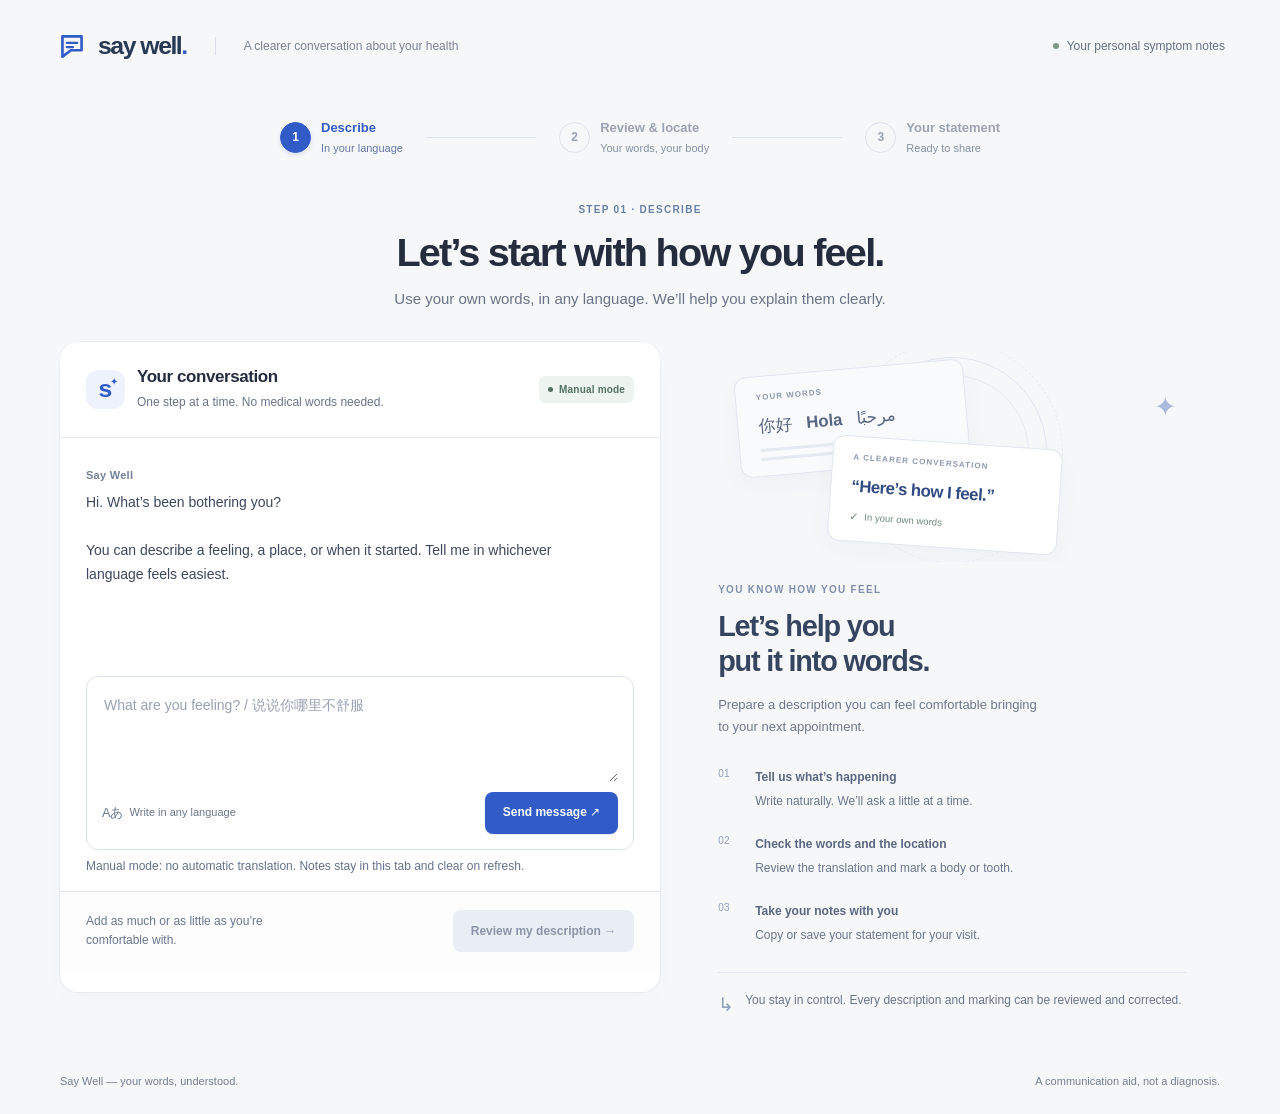
==== commit 121b386d: "Redesign symptom flow and fix text input focus" ====
--- a/body-painter/index.html
+++ b/body-painter/index.html
@@ -1,10 +1,79 @@
 <!doctype html>
-<html lang="en"><head><meta charset="utf-8"><meta name="viewport" content="width=device-width,initial-scale=1"><title>Say Well · Find the words to feel understood</title><link rel="stylesheet" href="flow.css"></head>
-<body><header><a class="brand" href="./"><span class="brand-mark">✳</span> say well<span class="brand-note">YOUR WORDS. YOUR CARE.</span></a><span class="private">◌ &nbsp; A space to be understood</span></header>
-<main><nav aria-label="Your progress"><button data-step="1" aria-current="step"><b>1</b> Describe</button><span></span><button data-step="2" disabled><b>2</b> Show us where</button><span></span><button data-step="3" disabled><b>3</b> Your statement</button></nav>
-<div class="intro"><p class="eyebrow">A LITTLE CLARITY GOES A LONG WAY</p><h1 id="page-title">How are you feeling?</h1><p id="page-subtitle">Start in your own words, in any language. We’ll help you find the right ones.</p></div>
-<div class="workspace"><section class="card" id="conversation"><div class="card-heading"><span class="icon">✳</span><div><h2>Let’s talk about it</h2><p>No perfect words needed.</p></div><span class="badge" id="connection">Connecting…</span></div><div id="messages" role="log" aria-live="polite"><div class="message assistant">Hi. What’s been bothering you?<br><br>Tell me in your own words—any language is fine. We can work out the details together.</div></div><p id="thinking" role="status" hidden>Reading your words and translating…</p><form id="chat-form"><label class="sr-only" for="description">Describe your symptoms in any language</label><textarea id="description" maxlength="4000" rows="3" placeholder="Tell me what you’re feeling… / 说说你哪里不舒服" required></textarea><div class="composer-bottom"><span>あ &nbsp; Any language welcome</span><button class="primary" id="send" type="submit" disabled>Send message ↗</button></div></form><p class="privacy-note" id="privacy">Your notes stay in this page until you choose AI interpretation.</p><label id="consent-row" class="consent" hidden><input type="checkbox" id="consent"> Send my symptom text to OpenAI for interpretation. Body drawings stay in this browser.</label><button id="retry" class="secondary" style="margin:0 24px 12px" hidden>Retry my last message</button><button id="use-manual" class="text-button" style="margin:0 24px 12px" hidden>Continue without AI interpretation</button><div class="card-footer"><span id="chat-progress">One thing at a time. No need to know the medical words.</span><button id="to-body" class="text-button" disabled>Show where it hurts →</button></div></section>
-<aside class="welcome card" id="welcome"><div class="illustration" aria-hidden="true"><span>✳</span><i class="orbit one"></i><i class="orbit two"></i><small>in your words</small></div><p class="eyebrow">FROM FEELING TO UNDERSTANDING</p><h2>You know how you feel.<br>Let’s help you say it.</h2><p>Sometimes the hardest part of getting care is finding the words.</p><ul><li><b>01</b><div><strong>Tell your story</strong><p>Use the language that feels like you.</p></div></li><li><b>02</b><div><strong>Point to the feeling</strong><p>Mark the spot on a 3D body.</p></div></li><li><b>03</b><div><strong>Walk in with confidence</strong><p>Bring a clear statement to your visit.</p></div></li></ul></aside>
-<section class="card details" id="details" hidden><p class="eyebrow">LET’S MAKE IT MORE PRECISE</p><h2>Does this sound like what you meant?</h2><p id="review-note"></p><label for="review-english">Your description in English</label><textarea id="review-english" rows="6" maxlength="12000" placeholder="Your English description will appear here."></textarea><div id="fields"></div><fieldset><legend>Where do you feel it?</legend><p class="field-help">Left and right mean your own left and right.</p><div class="location-row"><select id="region" aria-label="Body region"></select><select id="side" aria-label="Side"><option value="unspecified">Side not specified</option><option value="left">My left</option><option value="right">My right</option><option value="both">Both sides</option></select><select id="surface" aria-label="Body surface"><option value="unspecified">Surface unspecified</option><option value="front">Front</option><option value="back">Back</option></select><button id="add-region" class="secondary">Add</button></div><div id="regions"></div></fieldset><button id="apply-marks" class="secondary">Replace drawing with selected areas</button><p class="field-help">Suggested marks are approximate. Paint or erase to correct them. Drawing and location labels are separate from your English account—check all three.</p><label class="consent"><input type="checkbox" id="confirmed"> I’ve checked the English description and marked locations.</label><div class="actions"><button class="text-button" data-back="1">← Back</button><button id="to-summary" class="primary" disabled>Create my statement →</button></div></section>
-<section class="card summary" id="summary" hidden><span class="badge">READY FOR YOUR CONVERSATION</span><h2>Here’s how you can say it.</h2><p>Review and edit this English statement before sharing it with your clinician.</p><label for="statement">Your symptom statement</label><textarea id="statement" rows="9"></textarea><p class="field-help">Marked locations: <span id="summary-locations"></span></p><details><summary>Your original words & translations</summary><div id="original" dir="auto"></div></details><div class="actions"><button id="copy" class="primary">Copy statement</button><button id="download" class="secondary">Download notes</button></div><p class="field-help">The download includes your statement, location labels and the currently selected model view.</p><button class="text-button" data-back="2">← Edit details & body map</button></section>
-<aside class="card model-card" id="model-card" hidden><div class="card-heading"><div><h2 id="map-title">Your body map</h2><p id="map-caption">Paint what you feel. You’re in control.</p></div><span class="badge">360° VIEW</span></div><div class="model-tabs" role="tablist" aria-label="3D model type"><button id="body-tab" role="tab" aria-selected="true" aria-controls="body-map-panel" tabindex="0" data-model-tab="body">Body / 人体</button><button id="dental-tab" role="tab" aria-selected="false" aria-controls="dental-panel" tabindex="-1" data-model-tab="dental">Dental / 牙科</button></div><section id="body-map-panel" role="tabpanel" aria-labelledby="body-tab"><p id="map-status" class="map-status" role="status">Your suggested areas will appear here.</p><iframe id="painter" title="Interactive body symptom map" src="painter.html"></iframe><p class="field-help">No specific location? Leave the body unmarked.</p></section><section id="dental-panel" role="tabpanel" aria-labelledby="dental-tab" hidden><iframe id="dental-model" data-src="dental-model/index.html" title="Interactive dental map: select a tooth or a tooth and its adjacent gum"></iframe><p class="field-help">Select a tooth alone, or include its adjacent gum. Dental markings are kept separately from body drawings.</p></section></aside></div><p id="notice" role="status" aria-live="polite"></p><footer><span>Made for clearer conversations, across languages.</span><span>A communication aid, not a diagnosis.</span></footer></main><script type="module" src="flow.js"></script></body></html>
+<html lang="en">
+<head>
+  <meta charset="utf-8">
+  <meta name="viewport" content="width=device-width,initial-scale=1,viewport-fit=cover,interactive-widget=resizes-content">
+  <meta name="theme-color" content="#f6f7f9">
+  <title>Say Well · Your words, understood</title>
+  <link rel="stylesheet" href="flow.css">
+</head>
+<body data-step="1">
+<a class="skip-link" href="#page-title">Skip to main content</a>
+<header class="app-header">
+  <a class="brand" href="./" aria-label="Say Well home"><span class="brand-mark" aria-hidden="true"><svg viewBox="0 0 32 32" fill="none"><path d="M7 7h18v13H15l-8 6V7Z" stroke="currentColor" stroke-width="2.5" stroke-linejoin="round"/><path d="M11 13h10M11 17h6" stroke="currentColor" stroke-width="2" stroke-linecap="round"/></svg></span><span>say well<span class="brand-dot">.</span></span></a>
+  <span class="header-purpose">A clearer conversation about your health</span>
+  <span class="session-label"><span aria-hidden="true"></span> Your personal symptom notes</span>
+</header>
+<main>
+  <nav class="progress-nav" aria-label="Your progress">
+    <button data-step="1" aria-current="step"><b>1</b><span>Describe<span class="step-detail">In your language</span></span></button><span class="step-line" aria-hidden="true"></span>
+    <button data-step="2" disabled><b>2</b><span>Review & locate<span class="step-detail">Your words, your body</span></span></button><span class="step-line" aria-hidden="true"></span>
+    <button data-step="3" disabled><b>3</b><span>Your statement<span class="step-detail">Ready to share</span></span></button>
+  </nav>
+  <div class="intro"><p class="eyebrow" id="step-label">STEP 01 · DESCRIBE</p><h1 id="page-title" tabindex="-1">Let’s start with how you feel.</h1><p id="page-subtitle">Use your own words, in any language. We’ll help you explain them clearly.</p></div>
+  <div class="workspace">
+    <section class="card conversation" id="conversation" aria-labelledby="chat-title">
+      <div class="card-heading"><span class="assistant-avatar" aria-hidden="true">s<span>✦</span></span><div><h2 id="chat-title">Your conversation</h2><p>One step at a time. No medical words needed.</p></div><span class="badge" id="connection">Connecting…</span></div>
+      <div id="messages" role="log" aria-live="polite" aria-label="Symptom conversation"><div class="message assistant"><span class="message-author">Say Well</span><div class="message-content">Hi. What’s been bothering you?<br><br>You can describe a feeling, a place, or when it started. Tell me in whichever language feels easiest.</div></div></div>
+      <p id="thinking" role="status" hidden><span class="thinking-dot" aria-hidden="true"></span> Reading your words and translating…</p>
+      <div class="composer-area">
+        <label id="consent-row" class="consent permission" hidden><input type="checkbox" id="consent"><span><strong>Use AI to help translate my words</strong><span>My symptom text will be sent to OpenAI. Body drawings stay in this browser.</span></span></label>
+        <form id="chat-form">
+          <label for="description" class="sr-only">Describe your symptoms in any language</label>
+          <textarea id="description" maxlength="4000" rows="3" placeholder="What are you feeling? / 说说你哪里不舒服" enterkeyhint="send" required></textarea>
+          <div class="composer-bottom"><span class="language-note"><span aria-hidden="true">Aあ</span> Write in any language</span><button class="primary" id="send" type="submit" disabled>Send message ↗</button></div>
+        </form>
+        <div id="chat-notice-slot"></div>
+        <div class="composer-options"><button id="retry" class="secondary" hidden>Retry my last message</button><button id="use-manual" class="text-button" hidden>Continue without AI interpretation</button><p class="privacy-note" id="privacy">Your notes stay in this page until you choose AI interpretation.</p></div>
+      </div>
+      <div class="card-footer"><span id="chat-progress">Add as much or as little as you’re comfortable with.</span><button id="to-body" class="secondary" disabled>Review my description →</button></div>
+    </section>
+    <aside class="welcome" id="welcome" aria-labelledby="welcome-title">
+      <div class="welcome-art" aria-hidden="true"><div class="art-ring"></div><div class="language-card original-card"><span>YOUR WORDS</span><b>你好 &nbsp; Hola &nbsp; مرحبًا</b><i></i><i></i></div><div class="language-card translated-card"><span>A CLEARER CONVERSATION</span><b>“Here’s how I feel.”</b><div class="art-check">✓ <span>In your own words</span></div></div><span class="art-spark">✦</span></div>
+      <p class="eyebrow">YOU KNOW HOW YOU FEEL</p><h2 id="welcome-title">Let’s help you<br>put it into words.</h2><p class="welcome-copy">Prepare a description you can feel comfortable bringing to your next appointment.</p>
+      <ol class="journey"><li><span>01</span><div><strong>Tell us what’s happening</strong><p>Write naturally. We’ll ask a little at a time.</p></div></li><li><span>02</span><div><strong>Check the words and the location</strong><p>Review the translation and mark a body or tooth.</p></div></li><li><span>03</span><div><strong>Take your notes with you</strong><p>Copy or save your statement for your visit.</p></div></li></ol>
+      <div class="welcome-note"><span aria-hidden="true">↳</span><p>You stay in control. Every description and marking can be reviewed and corrected.</p></div>
+    </aside>
+    <section class="card details" id="details" hidden aria-labelledby="review-title">
+      <div class="section-heading"><span class="section-number">01</span><div><p class="eyebrow">CHECK THE WORDS</p><h2 id="review-title">Does this sound like you?</h2></div><span class="badge neutral">Editable</span></div>
+      <p id="review-note"></p>
+      <label for="review-english">Your description in English</label><textarea id="review-english" rows="7" maxlength="12000" placeholder="Your English description will appear here."></textarea>
+      <div id="fields"></div>
+      <fieldset id="body-location-fields"><legend>Describe a body location</legend><p class="field-help">Left and right refer to your own body.</p><div class="location-row"><label>Area<select id="region" aria-label="Body region"></select></label><label>Side<select id="side" aria-label="Side"><option value="unspecified">Not sure</option><option value="left">My left</option><option value="right">My right</option><option value="both">Both sides</option></select></label><label>Surface<select id="surface" aria-label="Body surface"><option value="unspecified">Not sure</option><option value="front">Front</option><option value="back">Back</option></select></label><button id="add-region" class="secondary">Add area</button></div><div id="regions" aria-label="Selected body locations"></div></fieldset>
+      <button id="apply-marks" class="secondary small-button">Replace drawing with selected areas</button><p id="location-help" class="field-help">Suggested markings are approximate. Check the drawing and the description together.</p>
+      <div class="review-return"><button class="text-button" data-back="1">← Return to conversation</button><span>Need to add something? Tell us in your language.</span></div>
+    </section>
+    <section class="card summary" id="summary" hidden aria-labelledby="summary-title">
+      <div class="summary-topline"><span class="document-icon" aria-hidden="true">≡</span><span class="badge">Your reviewed notes</span></div>
+      <h2 id="summary-title">Here’s how you can say it.</h2><p>You can keep editing this statement. Share it when it feels right to you.</p>
+      <label for="statement">Your symptom statement</label><textarea id="statement" rows="8"></textarea>
+      <div class="location-summary"><p class="eyebrow">MARKED LOCATIONS</p><p id="summary-locations"></p></div>
+      <details class="original-notes"><summary>Your original words & translations</summary><div id="original" dir="auto"></div></details>
+      <div class="actions"><button id="copy" class="primary">Copy statement</button><button id="download" class="secondary">Download notes ↓</button></div>
+      <p class="field-help">Your download includes the statement, original words, marked locations and the selected model view.</p><div id="summary-notice-slot"></div>
+      <button class="text-button" data-back="2">← Edit description & locations</button>
+    </section>
+    <aside class="card model-card" id="model-card" hidden aria-labelledby="map-title">
+      <div class="card-heading"><span class="section-number">02</span><div><p class="eyebrow">CHECK THE LOCATION</p><h2 id="map-title">Your body map</h2><p id="map-caption">Mark where you feel it. You’re in control.</p></div><span class="badge neutral">Interactive 3D</span></div>
+      <div class="model-tabs" role="tablist" aria-label="3D model type"><button id="body-tab" role="tab" aria-selected="true" aria-controls="body-map-panel" tabindex="0" data-model-tab="body">Body</button><button id="dental-tab" role="tab" aria-selected="false" aria-controls="dental-panel" tabindex="-1" data-model-tab="dental">Teeth & gums</button></div>
+      <section id="body-map-panel" role="tabpanel" aria-labelledby="body-tab"><p id="map-status" class="map-status" role="status">Your suggested areas will appear here.</p><iframe id="painter" title="Interactive body symptom map" src="painter.html?v=design-2"></iframe><p class="model-footnote" id="body-map-help">No specific location? It’s okay to leave the body unmarked.</p></section>
+      <section id="dental-panel" role="tabpanel" aria-labelledby="dental-tab" hidden><p id="dental-status" class="map-status" role="status">Left and right refer to your own sides.</p><button id="apply-dental" class="secondary small-button" hidden>Replace with suggested dental areas</button><iframe id="dental-model" data-src="dental-model/index.html?v=design-3" title="Interactive dental map: select a tooth or a tooth and its adjacent gum"></iframe><p class="model-footnote" id="dental-map-help">Select a tooth alone, or include its adjacent gum. Dental markings are kept separately from body drawings.</p></section>
+    </aside>
+    <div class="review-actions card" id="review-actions" hidden><label class="consent review-confirm"><input type="checkbox" id="confirmed"><span><strong>I’ve checked the English description and marked locations.</strong><span>You can return and make changes at any time.</span></span></label><div id="review-notice-slot"></div><button id="to-summary" class="primary" disabled>Create my statement →</button></div>
+  </div>
+  <p id="notice" class="notice" role="status" aria-live="polite" hidden></p>
+  <footer><span>Say Well — your words, understood.</span><span>A communication aid, not a diagnosis.</span></footer>
+</main>
+<script type="module" src="flow.js"></script>
+</body>
+</html>
--- a/body-painter/flow.css
+++ b/body-painter/flow.css
@@ -1,12 +1,22 @@
-:root{font-family:Inter,ui-sans-serif,-apple-system,BlinkMacSystemFont,"Segoe UI",sans-serif;color:#293d39;background:#f7f9f6;font-synthesis:none;--green:#285f50;--muted:#71807a;--border:#e1e7e1}*{box-sizing:border-box}body{margin:0}button,textarea,select,input{font:inherit}button,a,input,textarea,select{-webkit-tap-highlight-color:transparent}button{cursor:pointer}button:disabled{opacity:.45;cursor:not-allowed}button:focus-visible,a:focus-visible,input:focus-visible,textarea:focus-visible,select:focus-visible{outline:3px solid #b68c45;outline-offset:3px}[hidden]{display:none!important}header{height:92px;border-bottom:1px solid var(--border);display:flex;align-items:center;justify-content:space-between;padding:0 6vw;background:#fff}.brand{color:#294b40;text-decoration:none;font-size:27px;font-weight:650;display:flex;align-items:center;gap:10px;letter-spacing:-1px}.brand-mark{font-size:40px;color:#60846c}.brand-note{font-size:9px;font-weight:500;letter-spacing:1.5px;border-left:1px solid var(--border);margin-left:15px;padding-left:22px}.private{font-size:12px;color:var(--muted)}main{max-width:1200px;margin:auto;padding:34px 35px 0}nav{display:flex;align-items:center;max-width:660px;margin:0 auto 44px;gap:18px}nav>span{height:1px;background:#d7ded6;flex:1}nav button{border:0;background:none;color:#687970;font-size:12px;white-space:nowrap;padding:0}nav b{display:inline-grid;place-items:center;border:1px solid #d3ded4;border-radius:50%;width:27px;height:27px;margin-right:8px;font-weight:500}nav [aria-current=step]{color:var(--green);font-weight:650}nav [aria-current=step] b{background:var(--green);color:#fff;border-color:var(--green)}.intro{text-align:center;margin-bottom:32px}.eyebrow{font-size:10px;letter-spacing:2px;font-weight:650;color:#729078}h1{font-family:Georgia,serif;font-size:44px;letter-spacing:-1.3px;font-weight:400;margin:14px 0}p{font-size:13px;line-height:1.7;color:var(--muted)}.intro>p:last-child{font-size:14px}.workspace{display:grid;grid-template-columns:1.17fr 1fr;gap:24px;align-items:start}.card{background:white;border:1px solid var(--border);border-radius:18px;overflow:hidden;box-shadow:0 4px 18px #233a2b03}.card-heading{display:flex;align-items:center;gap:12px;padding:24px;border-bottom:1px solid var(--border)}h2{font-size:17px;letter-spacing:-.3px;margin:0} .card-heading p{margin:5px 0 0;font-size:11px}.icon{display:grid;place-items:center;width:38px;height:38px;border-radius:50%;background:#edf3eb;color:#52765d;font-size:25px}.badge{font-size:8px;letter-spacing:.8px;background:#f0f4ed;color:#62785c;padding:7px 9px;border-radius:6px;margin-left:auto;white-space:nowrap}#messages{min-height:260px;max-height:410px;overflow:auto;padding:28px 24px}.message{border-radius:4px 14px 14px 14px;background:#f1f5ef;padding:18px;font-size:13px;line-height:1.8;max-width:94%;margin-bottom:14px;white-space:pre-wrap}.message.user{background:#e7eee9;margin-left:auto;border-radius:14px 4px 14px 14px}#chat-form{margin:0 24px;border:1px solid #d9e2d8;border-radius:12px;padding:14px;background:#fff}textarea{width:100%;resize:vertical;border:0;line-height:1.7;font-size:13px;color:#29423b;background:transparent}textarea::placeholder{color:#9aa69d}.composer-bottom{display:flex;justify-content:space-between;align-items:center;margin-top:10px}.composer-bottom span{font-size:10px;color:#8b958f}.primary,.secondary{border-radius:8px;padding:12px 17px;font-size:12px;font-weight:550;border:1px solid var(--green);background:var(--green);color:#fff}.secondary{background:#fff;color:var(--green);border-color:#d2ded5}.privacy-note{font-size:10px;margin:12px 25px 20px}.card-footer{border-top:1px solid var(--border);padding:19px 24px;display:flex;align-items:center;justify-content:space-between;gap:10px}.card-footer span{font-size:10px;color:var(--muted)}.text-button{background:none;border:0;color:var(--green);padding:9px 0;font-size:12px;font-weight:600}.welcome{padding:28px 34px;background:#f0f3eb}.welcome h2{font:29px/1.3 Georgia,serif;margin:14px 0}.welcome>p{font-size:12px;max-width:290px}.illustration{height:135px;position:relative;display:grid;place-items:center;margin-bottom:23px}.illustration>span{font-size:100px;color:#8fa486;line-height:1;transform:rotate(-8deg)}.orbit{position:absolute;width:170px;height:85px;border:1px solid #c6d2bd;border-radius:50%;transform:rotate(-30deg)}.orbit.two{transform:rotate(30deg)}.illustration small{position:absolute;bottom:0;right:40px;font:italic 13px Georgia,serif;background:#f9faf5;padding:8px 14px;border-radius:7px;transform:rotate(-8deg);color:#74876c}ul{list-style:none;padding:0;margin:24px 0 0}li{display:flex;gap:16px;align-items:flex-start;margin-top:19px}li>b{font-size:10px;border:1px solid #d5dfcd;border-radius:50%;padding:7px;color:#829575}li strong{font-size:12px;font-weight:550}li p{font-size:11px;margin:4px 0}.details,.summary{padding:26px}.details>p{margin-bottom:20px}#fields{display:grid;grid-template-columns:1fr 1fr;gap:16px}label{font-size:12px;display:block;color:#4b6157}#fields input,select{width:100%;border:1px solid #d9e2d8;border-radius:7px;background:#fff;padding:10px;color:#344c42;font-size:12px;margin-top:7px}fieldset{border:0;padding:0;margin:24px 0 12px}legend{font-size:13px;font-weight:600}.field-help{font-size:10px;line-height:1.6}.location-row{display:flex;gap:7px;align-items:end}.location-row select{min-width:0}.location-row .secondary{padding:10px}#regions{display:flex;gap:6px;flex-wrap:wrap;margin-top:12px}#regions button{border:1px solid #d9e2d8;background:#f1f5ee;border-radius:20px;padding:8px 10px;font-size:11px;color:#456451}.consent{display:flex;gap:9px;align-items:flex-start;font-size:11px;line-height:1.6;margin:20px 0}.consent input{accent-color:var(--green)}#consent-row{margin:12px 24px}.actions{display:flex;justify-content:space-between;gap:10px;margin:22px 0 12px}iframe{width:100%;height:690px;border:0;display:block}.model-card>.field-help{margin:0 24px 18px}.summary h2{font:29px/1.3 Georgia,serif;margin:23px 0 12px}.summary textarea{border:1px solid var(--border);padding:16px;border-radius:10px;margin:10px 0 20px;background:#f7f9f5;font-size:15px}.summary details{font-size:12px;color:var(--muted)}#original{white-space:pre-wrap;margin:12px 0}footer{display:flex;justify-content:space-between;padding:26px 0;font-size:10px;color:#909b93}#notice{color:#805330;font-size:12px;text-align:center;min-height:20px}.sr-only{position:absolute;width:1px;height:1px;overflow:hidden;clip:rect(0,0,0,0)}@media(max-width:800px){header{height:75px;padding:0 22px}.brand-note,.private{display:none}main{padding:25px 18px 0}.workspace{grid-template-columns:1fr}.welcome{display:none}h1{font-size:35px}nav{gap:8px;margin-bottom:30px}nav button{font-size:10px}nav b{margin-right:4px;width:23px;height:23px}.model-card{grid-row:1}.card-footer{flex-wrap:wrap}footer{gap:20px}.intro{margin-bottom:25px}iframe{height:660px}}@media print{header,nav,.intro,footer,.actions,.text-button,#notice{display:none}.workspace{display:grid;grid-template-columns:1fr 1fr}.card{box-shadow:none}}
+:root{font:100%/1.5 -apple-system,BlinkMacSystemFont,"Segoe UI",sans-serif;color:#242c3d;background:#f6f7f9;--ink:#242c3d;--muted:#697386;--blue:#315bc7;--blue-dark:#2449aa;--line:#e6e9ef;--soft:#f2f5fb;--ease-out:cubic-bezier(.23,1,.32,1);font-synthesis:none}
+*{box-sizing:border-box}html{-webkit-tap-highlight-color:transparent;-webkit-text-size-adjust:100%;overscroll-behavior-y:none}body{margin:0}button,input,textarea,select{font:inherit}button,a,input,textarea,select{outline-offset:4px}button{cursor:pointer;touch-action:manipulation;user-select:none;-webkit-user-select:none;transition:transform 120ms var(--ease-out),background-color 120ms ease,color 120ms ease,box-shadow 120ms ease}button:active:not(:disabled){transform:scale(.98)}button:focus-visible,a:focus-visible,textarea:focus-visible,input:focus-visible,select:focus-visible,summary:focus-visible{outline:3px solid #7196f1}button:disabled{cursor:not-allowed;background:#e9edf4;color:#8a95a8;border-color:transparent;box-shadow:none}button:focus-visible{transition:none;transform:none}a{color:var(--blue);text-underline-offset:3px}p,h1,h2,h3{margin:0}p{color:var(--muted);font-size:.875rem;line-height:1.65}h1,h2{color:var(--ink);text-wrap:balance}h1{font-size:clamp(1.85rem,3.1vw,2.55rem);letter-spacing:-.045em;line-height:1.16;font-weight:620}h2{font-size:1.0625rem;letter-spacing:-.025em;font-weight:650;line-height:1.35}[hidden]{display:none!important}.skip-link{position:absolute;left:20px;top:-80px;z-index:10;background:#fff;padding:12px;border-radius:8px}.skip-link:focus{top:12px}.sr-only{position:absolute;width:1px;height:1px;overflow:hidden;clip:rect(0,0,0,0)}
+.app-header{max-width:1440px;margin:auto;display:flex;align-items:center;gap:28px;height:92px;padding:env(safe-area-inset-top,0px) 4.3vw 0}.brand{display:flex;align-items:center;gap:9px;text-decoration:none;font-size:1.55rem;font-weight:700;letter-spacing:-.06em;color:#273955;white-space:nowrap}.brand-mark{width:34px;height:34px;color:var(--blue)}.brand-mark svg{width:100%;height:100%}.brand-dot{color:var(--blue)}.header-purpose{padding-left:28px;border-left:1px solid #dce1e9;color:#7b8494;font-size:.75rem}.session-label{margin-left:auto;display:flex;align-items:center;gap:8px;font-size:.75rem;color:#657086}.session-label>span{width:6px;height:6px;background:#7c9b8a;border-radius:50%}main{max-width:1224px;padding:18px 32px 0;margin:auto}.progress-nav{display:flex;align-items:center;max-width:720px;margin:0 auto 38px;gap:23px}.progress-nav button{display:flex;align-items:center;gap:10px;background:transparent;border:0;padding:8px 0;min-height:48px;color:#788297;text-align:left;font-size:.8125rem;font-weight:550;white-space:nowrap}.progress-nav b{width:31px;height:31px;display:grid;place-items:center;border:1px solid #dce2eb;border-radius:50%;font-weight:550;font-size:.75rem}.step-detail{display:block;font-size:.6875rem;font-weight:400;margin-top:2px;color:#8390a3}.step-line{height:1px;min-width:24px;flex:1;background:#dce2eb}.progress-nav [aria-current=step]{color:var(--blue)}.progress-nav [aria-current=step] b{background:var(--blue);border-color:var(--blue);color:#fff;box-shadow:0 2px 4px #315bc725}.progress-nav [aria-current=step] .step-detail{color:#6478a4}.progress-nav button:disabled{background:transparent;color:#9aa3b3}.intro{margin-bottom:30px;text-align:center}.eyebrow{font-size:.625rem;font-weight:650;letter-spacing:.13em;line-height:1.6;color:#76859c}.intro .eyebrow{margin-bottom:11px;color:#6980a5}.intro>p:last-child{margin-top:12px;font-size:.9375rem}.workspace{display:grid;grid-template-columns:minmax(0,1.12fr) minmax(0,1fr);gap:24px;align-items:start}.card{background:white;border-radius:18px;box-shadow:0 0 0 1px #24304709,0 3px 7px #25304703,0 16px 35px #25304703;min-width:0;overflow:hidden}.card-heading{display:flex;align-items:center;gap:12px;padding:24px 26px;border-bottom:1px solid var(--line)}.card-heading p{font-size:.75rem;margin-top:4px}.assistant-avatar{position:relative;display:grid;place-items:center;flex:none;width:39px;height:39px;border-radius:12px;background:#eef2fd;color:var(--blue);font-size:1.55rem;font-weight:650;line-height:1}.assistant-avatar span{position:absolute;right:7px;top:7px;font-size:.6rem}.badge{margin-left:auto;display:inline-flex;align-items:center;gap:6px;padding:6px 9px;border-radius:6px;background:#edf4ef;color:#527261;font-size:.625rem;font-weight:600;letter-spacing:.02em;white-space:nowrap}.badge.neutral{background:#f1f3f7;color:#738099}.conversation .badge::before{content:"";width:5px;height:5px;flex:none;border-radius:50%;background:currentColor}.conversation{min-height:650px}#messages{padding:28px 26px 18px;min-height:238px;max-height:410px;overflow:auto;overscroll-behavior:contain;scrollbar-width:thin;scrollbar-color:#d5dce8 transparent}.message{font-size:.875rem;line-height:1.7;white-space:pre-wrap;overflow-wrap:anywhere;margin-bottom:22px;max-width:95%}.message-author{display:block;font-size:.6875rem;font-weight:650;letter-spacing:.025em;color:#738099;margin-bottom:7px}.message.user{margin-left:auto;border-radius:13px 13px 3px 13px;background:#eff3fc;padding:15px 17px;color:#354768;max-width:92%}.message.user .message-author{color:#7081a1}.message.assistant .message-content{color:#3d485d}.message-translation{white-space:normal;margin-top:12px;padding-top:11px;border-top:1px solid #dce3f2}.message-translation summary{cursor:pointer;min-height:28px;font-size:.6875rem;font-weight:600;color:#5c719c}.message-translation p{white-space:pre-wrap;font-size:.8125rem;color:#405477;margin-top:6px}#thinking{display:flex;align-items:center;gap:8px;padding:0 26px 18px;font-size:.75rem;color:#5a7094}.thinking-dot{width:6px;height:6px;border-radius:50%;background:#7a94ca}.composer-area{padding:0 26px}.permission{padding:12px 14px;border-radius:10px;background:#f7f8fa;margin-bottom:14px!important}.consent{display:flex;align-items:flex-start;gap:10px;font-size:.75rem;color:#5d687d;line-height:1.55}.consent input{accent-color:var(--blue);width:16px;height:16px;flex:none;margin:3px 0 0}.consent strong{font-size:.75rem;font-weight:550;color:#46536c;display:block}.consent span>span{display:block;font-size:.6875rem;margin-top:3px;color:#788296}#chat-form{border:1px solid #dce2ec;border-radius:12px;padding:15px;background:white;box-shadow:0 2px 4px #24304703;transition:border-color 120ms ease,box-shadow 120ms ease}#chat-form:focus-within{border-color:#8ba5df;box-shadow:0 0 0 3px #315bc70a}textarea{display:block;width:100%;resize:vertical;min-height:90px;border:0;background:transparent;color:#354157;font-size:.875rem;line-height:1.7;outline-offset:3px}textarea::placeholder{color:#98a1b2}#description:focus-visible{outline:none}.composer-bottom{display:flex;align-items:center;justify-content:space-between;gap:10px;margin-top:10px}.language-note{font-size:.6875rem;color:#8a94a5;display:flex;gap:8px;align-items:center}.language-note>span{font-size:.8rem;color:#697991;letter-spacing:-1px}.primary,.secondary{display:inline-flex;align-items:center;justify-content:center;gap:8px;min-height:42px;border-radius:8px;padding:11px 17px;font-size:.75rem;line-height:1.35;font-weight:600;border:1px solid transparent;text-decoration:none}.primary{background:var(--blue);color:white;box-shadow:0 1px 2px #173f9220}.secondary{color:#4b5b76;background:white;border-color:#dce2eb;box-shadow:0 1px 2px #26324604}.small-button{min-height:36px;font-size:.6875rem;padding:8px 12px}.text-button{display:inline-flex;align-items:center;background:transparent;border:0;color:#5e739b;font-size:.75rem;font-weight:550;min-height:38px;padding:7px 0}.composer-options{display:flex;align-items:center;gap:12px;flex-wrap:wrap;padding:7px 0 15px}.privacy-note{font-size:.625rem;color:#8b94a4;flex-basis:100%;line-height:1.6}.composer-options .text-button{font-size:.6875rem}.card-footer{display:flex;align-items:center;justify-content:space-between;gap:18px;border-top:1px solid var(--line);padding:18px 26px;background:#fdfdfe}.card-footer>span{font-size:.6875rem;line-height:1.6;color:#7d8799;max-width:210px}.card-footer .secondary{white-space:nowrap}.notice{font-size:.75rem;line-height:1.65;padding:12px 14px;background:#fff7e9;color:#856326;border:1px solid #f0e2c7;border-radius:8px;margin:12px 0;overflow-wrap:anywhere}.notice[data-tone=success]{background:#edf5ef;border-color:#dceadf;color:#4e7059}.welcome{padding:10px 34px 26px;min-width:0}.welcome-art{height:210px;position:relative;margin:0 -10px 20px;overflow:hidden}.art-ring{position:absolute;width:190px;height:190px;border:1px solid #dfe5ef;border-radius:50%;left:50%;top:5px;transform:translateX(-50%)}.art-ring::before,.art-ring::after{content:"";position:absolute;inset:17px;border:1px solid #e5e9f1;border-radius:50%}.art-ring::after{inset:-17px;border-style:dashed;border-color:#e7ebf2}.language-card{position:absolute;background:white;border:1px solid #e1e6ef;border-radius:12px;box-shadow:0 10px 25px #34497108;padding:15px 20px;min-width:230px}.language-card>span{font-size:.5rem;letter-spacing:.13em;color:#8d99af;font-weight:650;display:block}.language-card b{font-size:1.05rem;display:block;margin-top:10px;font-weight:550;color:#576682}.original-card{left:6%;top:16px;transform:rotate(-5deg);background:#f9fafc}.original-card i{display:block;height:3px;border-radius:2px;background:#e4e9f2;width:70%;margin-top:10px}.original-card i:last-child{width:45%;margin-top:6px}.translated-card{left:25%;top:90px;transform:rotate(4deg)}.translated-card b{color:#304b82;letter-spacing:-.03em}.art-check{display:flex;align-items:center;gap:6px;font-size:.7rem;margin-top:10px;color:#6f8b79}.art-check span{font-size:.6rem}.art-spark{position:absolute;right:4%;top:35px;color:#a9badc;font-size:1.7rem}.welcome>.eyebrow{color:#8090ac;margin-bottom:11px}.welcome h2{font-size:1.8rem;line-height:1.24;letter-spacing:-.04em;font-weight:550;color:#35445f}.welcome-copy{margin-top:14px;font-size:.8125rem;color:#7b8596;max-width:320px}.journey{list-style:none;padding:0;margin:27px 0;display:grid;gap:19px}.journey li{display:flex;align-items:flex-start;gap:13px}.journey li>span{font-size:.625rem;color:#91a0b9;letter-spacing:.03em;min-width:24px;padding-top:2px}.journey strong{font-size:.75rem;font-weight:600;color:#5a6780}.journey p{font-size:.6875rem;margin-top:4px;color:#8a93a3}.welcome-note{display:flex;gap:11px;border-top:1px solid #e2e6ee;padding-top:18px;color:#91a0b9}.welcome-note p{font-size:.6875rem;color:#8a94a5}.welcome-note>span{font-size:1.2rem}
+.details,.summary{padding:27px}.section-heading{display:flex;align-items:center;gap:12px;margin-bottom:18px}.section-heading .eyebrow{font-size:.5625rem;margin-bottom:4px}.section-number{display:grid;place-items:center;flex:none;width:31px;height:31px;border:1px solid #e2e7f0;background:#f7f9fd;border-radius:9px;color:#8192b0;font-size:.625rem;font-weight:600}.details>p{font-size:.8125rem;margin-bottom:22px}.details>label,.summary>label{display:block;font-size:.75rem;font-weight:600;color:#66738b;margin-bottom:9px}#review-english,#statement{padding:18px;border:1px solid #e0e5ef;border-radius:10px;background:#fafbfd;min-height:180px;font-size:.9375rem;color:#39475f;margin-bottom:24px;line-height:1.8}#review-english:focus,#statement:focus{background:white}#fields{display:grid;grid-template-columns:1fr 1fr;gap:16px;margin-bottom:24px}#fields label,.location-row label{font-size:.6875rem;color:#778298;font-weight:500}#fields input,select{font:inherit;font-size:.75rem;min-height:40px;border:1px solid #dfe5ee;border-radius:7px;padding:8px 10px;background:#fff;color:#4e5e7a;width:100%;margin-top:6px}fieldset{border:0;margin:0 0 16px;padding:20px 0 0;border-top:1px solid var(--line)}legend{font-size:.8125rem;font-weight:600;color:#52617b;float:left;width:100%;margin-bottom:5px}fieldset>.field-help{clear:both;margin-bottom:13px}.field-help{font-size:.6875rem;color:#8590a3;line-height:1.65}.location-row{display:grid;grid-template-columns:1.2fr 1fr 1fr;gap:9px;align-items:end}.location-row label{min-width:0}.location-row button{grid-column:3;font-size:.6875rem;min-height:36px}.location-row select{text-transform:capitalize}#regions{display:flex;flex-wrap:wrap;gap:7px;margin:15px 0 0}#regions button{border:1px solid #dce5f6;border-radius:6px;background:#f0f4fc;color:#5e76a4;font-size:.6875rem;min-height:33px;padding:7px 9px;text-align:left}#location-help{margin:12px 0 20px}.review-return{border-top:1px solid var(--line);padding-top:14px;margin-top:20px;display:grid;gap:3px}.review-return span{font-size:.625rem;color:#94a0b1}.review-actions{grid-column:1/-1;display:flex;align-items:center;justify-content:space-between;gap:20px;padding:20px 26px}.review-confirm{margin:0}.review-confirm strong{font-size:.8125rem;color:#50617e}.review-confirm span>span{font-size:.6875rem}.review-actions>.primary{flex-shrink:0}.summary-topline{display:flex;align-items:center;margin-bottom:24px}.document-icon{display:grid;place-items:center;width:34px;height:40px;border:1px solid #dbe3f1;border-radius:6px;color:#718bb8;font-size:1.55rem;line-height:1}.summary-topline .badge{background:#eef4f0;color:#698673}.summary h2{font-size:1.6rem;letter-spacing:-.04em;font-weight:550;margin-bottom:10px}.summary>p{font-size:.8125rem;margin-bottom:23px}.summary #statement{min-height:230px}.location-summary{padding:14px 0;border-top:1px solid var(--line)}.location-summary .eyebrow{font-size:.5625rem;margin-bottom:6px}.location-summary>p:last-child{font-size:.75rem;color:#71809a;overflow-wrap:anywhere}.original-notes{font-size:.75rem;color:#6b7d9e;padding:12px 0;border-top:1px solid var(--line);border-bottom:1px solid var(--line)}summary{cursor:pointer}.original-notes summary{min-height:24px}.original-notes #original{font-size:.8125rem;line-height:1.7;white-space:pre-wrap;overflow-wrap:anywhere;margin-top:14px;color:#5c6d87}.actions{display:flex;gap:10px;margin:23px 0 10px}.actions>*{flex:1}.summary>.field-help{font-size:.625rem;margin-bottom:12px}.summary>.text-button{margin-top:6px}.model-card>.card-heading{align-items:flex-start;padding-bottom:20px}.model-card>.card-heading .eyebrow{font-size:.5625rem;margin:0 0 4px}.model-card>.card-heading .badge{font-size:.5625rem}.model-tabs{display:flex;gap:4px;padding:4px;margin:19px 24px 0;width:max-content;max-width:calc(100% - 48px);border-radius:9px;background:#f1f3f7}.model-tabs button{font-size:.75rem;font-weight:550;border:0;background:transparent;min-height:36px;min-width:100px;padding:8px 16px;border-radius:6px;color:#8792a5}.model-tabs [aria-selected=true]{background:#fff;color:#395d9e;box-shadow:0 1px 3px #1c35551c}.map-status{font-size:.6875rem;line-height:1.7;color:#71809a;margin:16px 24px;padding:0 0 0 12px;border-left:2px solid #d7e2f7;overflow-wrap:anywhere}iframe{display:block;width:100%;border:0;background:#f7f9fc}#painter{height:640px}#dental-model{height:720px}#apply-dental{margin:0 24px 16px}.model-footnote{font-size:.625rem;line-height:1.65;color:#8c98ab;padding:15px 24px;border-top:1px solid var(--line)}body[data-step="3"] .model-card .section-number{display:none}body[data-step="3"] .model-card .eyebrow{display:none}footer{display:flex;justify-content:space-between;gap:20px;padding:27px 0 calc(24px + env(safe-area-inset-bottom,0px));font-size:.625rem;color:#97a0b0}
+@media(hover:hover) and (pointer:fine){.primary:hover:not(:disabled){background:var(--blue-dark)}.secondary:hover:not(:disabled){background:#f6f8fc;border-color:#bdcbe3}.text-button:hover:not(:disabled){color:var(--blue)}.progress-nav button:hover:not(:disabled){color:var(--blue)}.model-tabs button:hover{color:#4269ab}#regions button:hover{background:#e5edfc}}
+@media(max-width:1060px){.header-purpose{display:none}.app-header{height:78px;padding-inline:28px}main{padding-top:16px}.workspace{gap:20px}.welcome{padding-inline:18px}.card-heading{padding:22px}.composer-area{padding:0 22px}#messages{padding-inline:22px}.card-footer{padding:18px 22px;flex-wrap:wrap}.card-footer>span{max-width:100%}.details,.summary{padding:23px}.location-row{grid-template-columns:1fr 1fr}.location-row button{grid-column:2}.language-card{min-width:205px;padding:14px 16px}.translated-card{left:19%}.model-card .badge{display:none}}
+@media(max-width:760px){.app-header{height:72px;padding-inline:22px}.session-label{font-size:.625rem}.brand{font-size:1.35rem}.brand-mark{width:30px;height:30px}main{padding:12px 18px 0}.progress-nav{gap:12px;margin-bottom:27px;justify-content:space-between}.progress-nav button{font-size:.6875rem;gap:7px}.progress-nav b{width:26px;height:26px;font-size:.625rem}.step-detail{display:none}.step-line{min-width:10px}.intro{margin-bottom:25px;text-align:left;padding:0 4px}.intro .eyebrow{font-size:.5625rem;margin-bottom:8px}.intro>p:last-child{font-size:.8125rem;max-width:440px}h1{font-size:1.9rem;line-height:1.18}.workspace{grid-template-columns:1fr;gap:18px}.welcome{display:none}.conversation{min-height:0}.card{border-radius:14px}.card-heading{padding:19px 20px}.card-heading h2{font-size:.9375rem}.card-heading p{font-size:.6875rem}.assistant-avatar{width:34px;height:34px;border-radius:10px}.badge{font-size:.5625rem;padding:5px 7px}#messages{min-height:200px;max-height:380px;padding:23px 20px 12px}.message{font-size:.875rem}.composer-area{padding:0 18px}.permission{padding:12px}.permission strong{font-size:.6875rem}.permission span>span{font-size:.625rem}#chat-form{padding:13px}.language-note{font-size:.625rem}.primary,.secondary{min-height:44px}.composer-bottom{gap:6px}.card-footer{padding:16px 18px;flex-wrap:nowrap;gap:12px}.card-footer>span{font-size:.625rem;max-width:170px}.card-footer>.secondary{font-size:.6875rem;padding:10px 12px}.details,.summary{padding:21px}.review-actions{grid-column:1;padding:19px;display:grid;gap:18px}.review-actions>.primary{width:100%}.review-confirm strong{font-size:.75rem}.model-card{grid-row:auto}.model-tabs{margin:17px 20px 0}.map-status{margin:15px 20px}.model-footnote{padding:13px 20px}.summary h2{font-size:1.5rem}#dental-model{height:710px}footer{font-size:.5625rem;gap:25px;padding-top:23px}.review-return{margin-top:17px}.intro h1:focus{outline:none}}
+@media(max-width:390px){.session-label{max-width:120px;line-height:1.5}.progress-nav{gap:7px}.progress-nav button{font-size:.625rem}.progress-nav b{width:23px;height:23px}.step-line{min-width:5px}.language-note{max-width:100px;line-height:1.5}.card-footer{align-items:stretch;flex-direction:column}.card-footer>span{max-width:none}.model-tabs button{min-width:90px}.location-row{grid-template-columns:1fr 1fr}}
+/* 16px touch inputs avoid iOS focus zoom without disabling accessibility zoom. */
+@media(pointer:coarse){input,textarea,select,#fields input,.location-row select,#review-english,#statement{font-size:16px}.text-button,.model-tabs button{min-height:44px}}
+@media(prefers-reduced-motion:reduce){*,*::before,*::after{scroll-behavior:auto!important;transition:none!important;animation:none!important}button:active:not(:disabled){transform:none}}
+@media(prefers-contrast:more){:root{--muted:#495366;--line:#a6b0c1}.card{outline:1px solid #7c889d}p,.field-help,.privacy-note,.model-footnote{color:#48556b}.secondary{border-color:#71809a}}
+@media(prefers-reduced-transparency:reduce){.card,.language-card{background:#fff}}
+@media print{.app-header,.progress-nav,.intro,footer,.actions,.text-button,.model-tabs,#notice{display:none}.workspace{display:grid;grid-template-columns:1fr 1fr}.card{box-shadow:none;border:1px solid #dce1e9}.summary textarea{border:0}}
 
-.message-translation{margin-top:12px;padding-top:10px;border-top:1px solid #ccd9cf;font-size:11px;color:#577061;white-space:normal}
-.message-translation summary{cursor:pointer;font-weight:600;letter-spacing:.2px}.message-translation p{font-size:12px;white-space:pre-wrap;margin:8px 0 0;color:#344c42}
-#thinking{margin:0 24px 15px;font-size:12px;color:#557762}#review-english{border:1px solid #d9e2d8;border-radius:9px;padding:14px;margin:10px 0 22px;background:#f7f9f5;font-size:14px}.map-status{margin:14px 22px 0;font-size:11px;color:#526c5d}.location-row{flex-wrap:wrap}.location-row select{flex:1;min-width:110px}.card-footer span{max-width:240px}.card-footer .text-button{white-space:nowrap}
-
-.model-tabs{display:flex;gap:6px;margin:0 20px 12px;padding:5px;width:fit-content;max-width:calc(100% - 40px);background:#eef1ec;border:1px solid #dce3da;border-radius:12px}
-.model-tabs button{min-height:44px;padding:8px 14px;border:0;border-radius:8px;background:transparent;color:#536458;font:inherit;font-size:13px;cursor:pointer}
-.model-tabs [aria-selected="true"]{background:#315c4a;color:#fff}
-.model-tabs button:focus-visible{outline:3px solid #c68b70;outline-offset:3px}
-#dental-model{width:100%;height:760px;display:block;border:0;background:#e8edf0}
-#dental-panel .field-help{padding:0 20px 16px}
+/* Keep functional guidance readable; subdued tones are reserved for decoration. */
+.field-help,.privacy-note,.model-footnote,.map-status,.composer-options .text-button{font-size:.75rem;color:#64728a}
+.language-note,.card-footer>span,.review-return span,.consent span>span,.journey p,.welcome-note p{color:#68768c}
+.consent span>span{font-size:.75rem}.welcome-copy{color:#6c788d}.journey p,.welcome-note p{font-size:.75rem}
+footer{font-size:.6875rem;color:#737f93}.review-return span{font-size:.6875rem}.card-footer>span{font-size:.75rem}
+#page-title{scroll-margin-top:24px}#page-title:focus{outline:none}
+@media(max-width:760px){.text-button,#regions button,.model-tabs button,.small-button{min-height:44px}.field-help,.privacy-note,.model-footnote,.map-status,.permission span>span{font-size:.75rem}.card-footer>span{font-size:.6875rem}}
